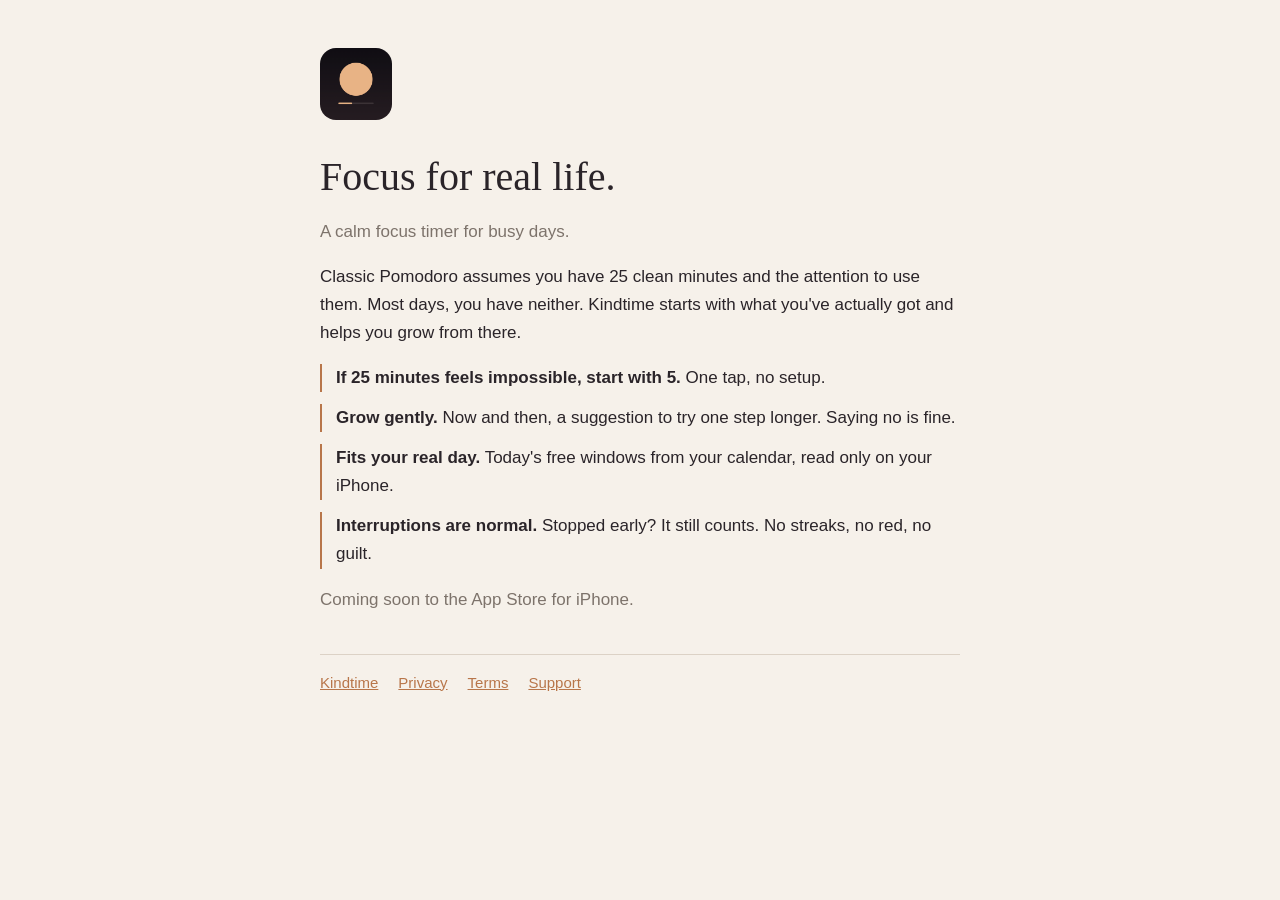
==== index.html @ bce6554a "Kindtime website: home, privacy, terms, support Co-Authored-By: Claude Opus 5.5 <noreply@anthropic.c" ====
<!doctype html><html lang="en-GB"><head><meta charset="utf-8"><meta name="viewport" content="width=device-width,initial-scale=1">
<title>Kindtime: focus for real life</title><link rel="stylesheet" href="style.css?v=1"><link rel="icon" href="images/icon.png"></head><body><main>
<img class="icon" src="images/icon.png" alt="Kindtime icon">
<h1>Focus for real life.</h1>
<p class="muted">A calm focus timer for busy days.</p>
<p>Classic Pomodoro assumes you have 25 clean minutes and the attention to use them. Most days, you have neither. Kindtime starts with what you've actually got and helps you grow from there.</p>
<div class="rule"><strong>If 25 minutes feels impossible, start with 5.</strong> One tap, no setup.</div>
<div class="rule"><strong>Grow gently.</strong> Now and then, a suggestion to try one step longer. Saying no is fine.</div>
<div class="rule"><strong>Fits your real day.</strong> Today's free windows from your calendar, read only on your iPhone.</div>
<div class="rule"><strong>Interruptions are normal.</strong> Stopped early? It still counts. No streaks, no red, no guilt.</div>
<p class="muted">Coming soon to the App Store for iPhone.</p>
<nav><a href="index.html">Kindtime</a><a href="privacy.html">Privacy</a><a href="terms.html">Terms</a><a href="support.html">Support</a></nav>
</main></body></html>
---- style.css ----
:root { --bg:#F6F1EA; --text:#2A2429; --muted:#7D736B; --accent:#B8764A; --line:#DCD2C6; }
@media (prefers-color-scheme: dark) { :root { --bg:#17151A; --text:#EDE6DD; --muted:#9A9189; --accent:#E7B184; --line:#3A3438; } }
* { box-sizing:border-box; }
body { margin:0; background:var(--bg); color:var(--text); font:17px/1.65 -apple-system,BlinkMacSystemFont,"Helvetica Neue",sans-serif; }
main { max-width:680px; margin:0 auto; padding:48px 20px 80px; }
h1,h2 { font-family:"New York",ui-serif,Georgia,serif; font-weight:400; line-height:1.2; }
h1 { font-size:40px; margin:24px 0 8px; } h2 { font-size:24px; margin:36px 0 8px; }
p,li { color:var(--text); } .muted { color:var(--muted); }
a { color:var(--accent); }
.icon { width:72px; height:72px; border-radius:16px; }
.rule { border-left:2px solid var(--accent); padding-left:14px; margin:12px 0; }
nav { display:flex; gap:20px; font-size:15px; margin-top:40px; padding-top:16px; border-top:1px solid var(--line); }
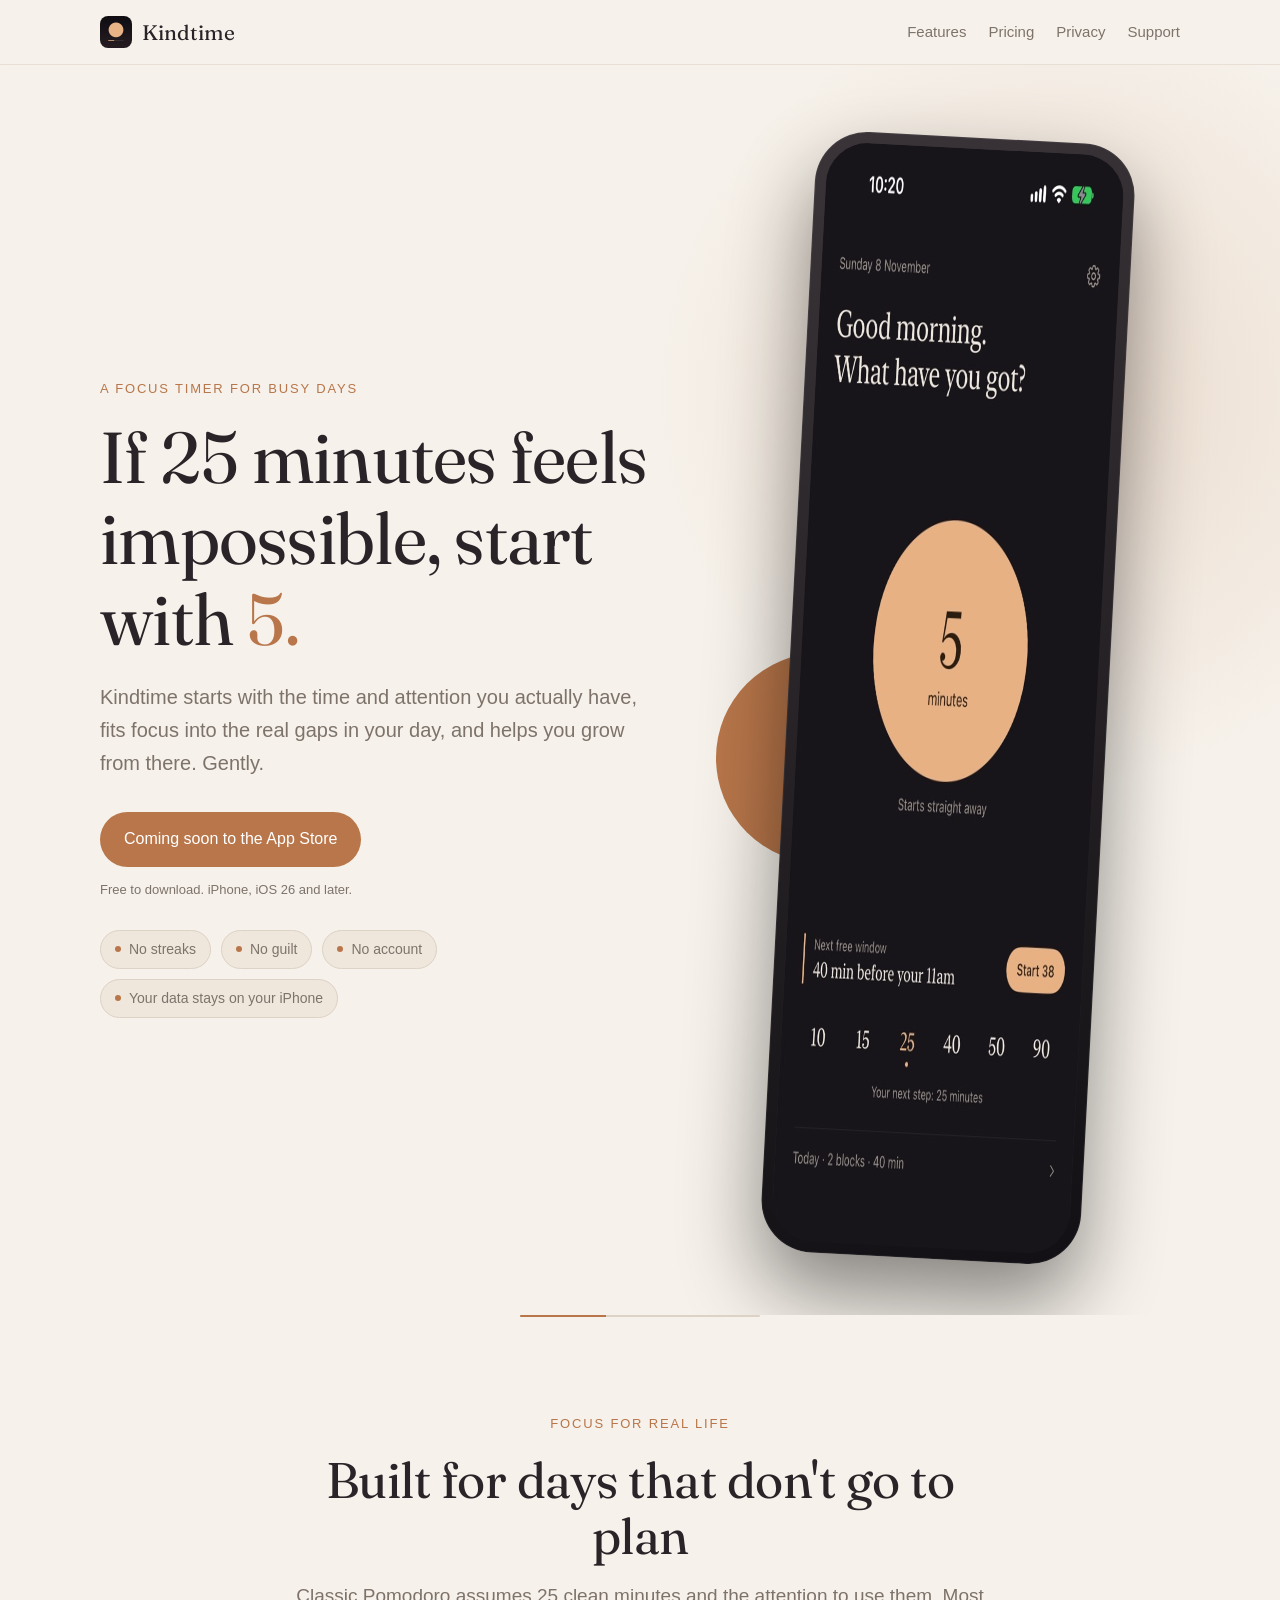
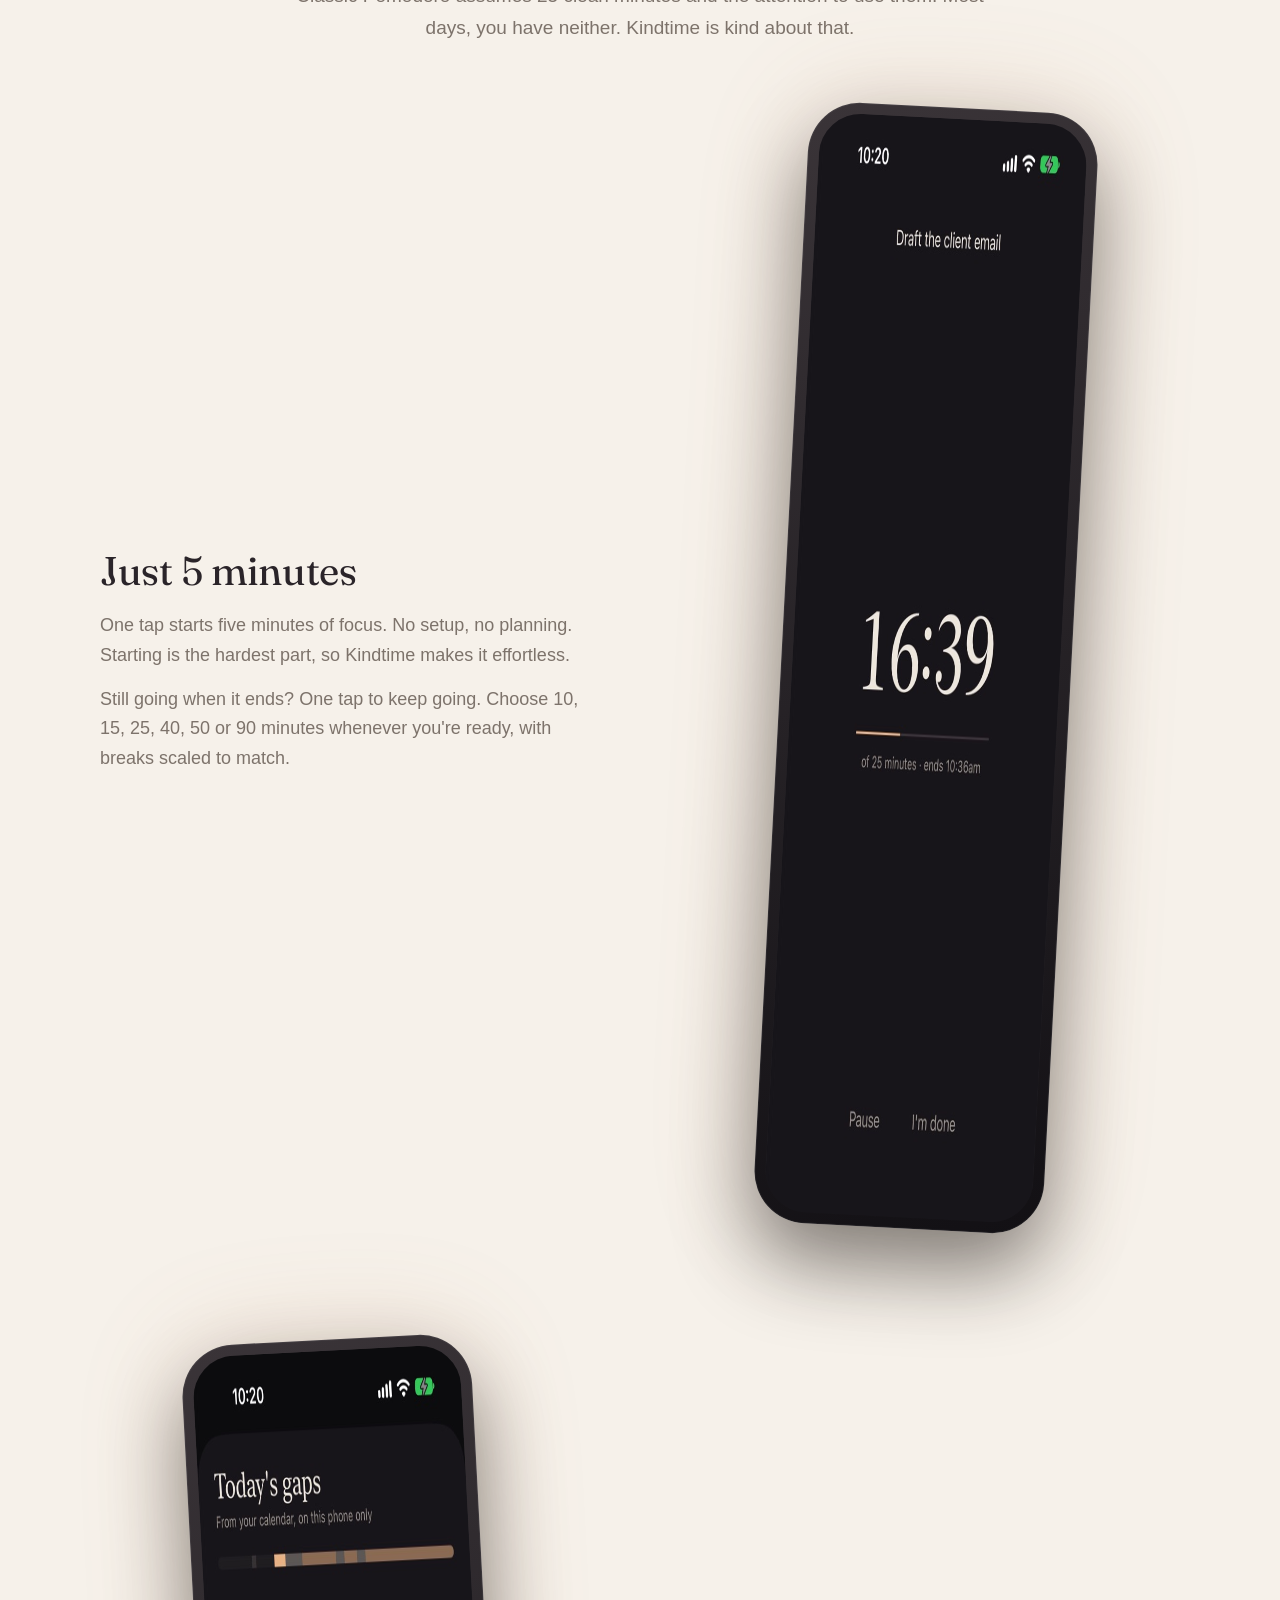
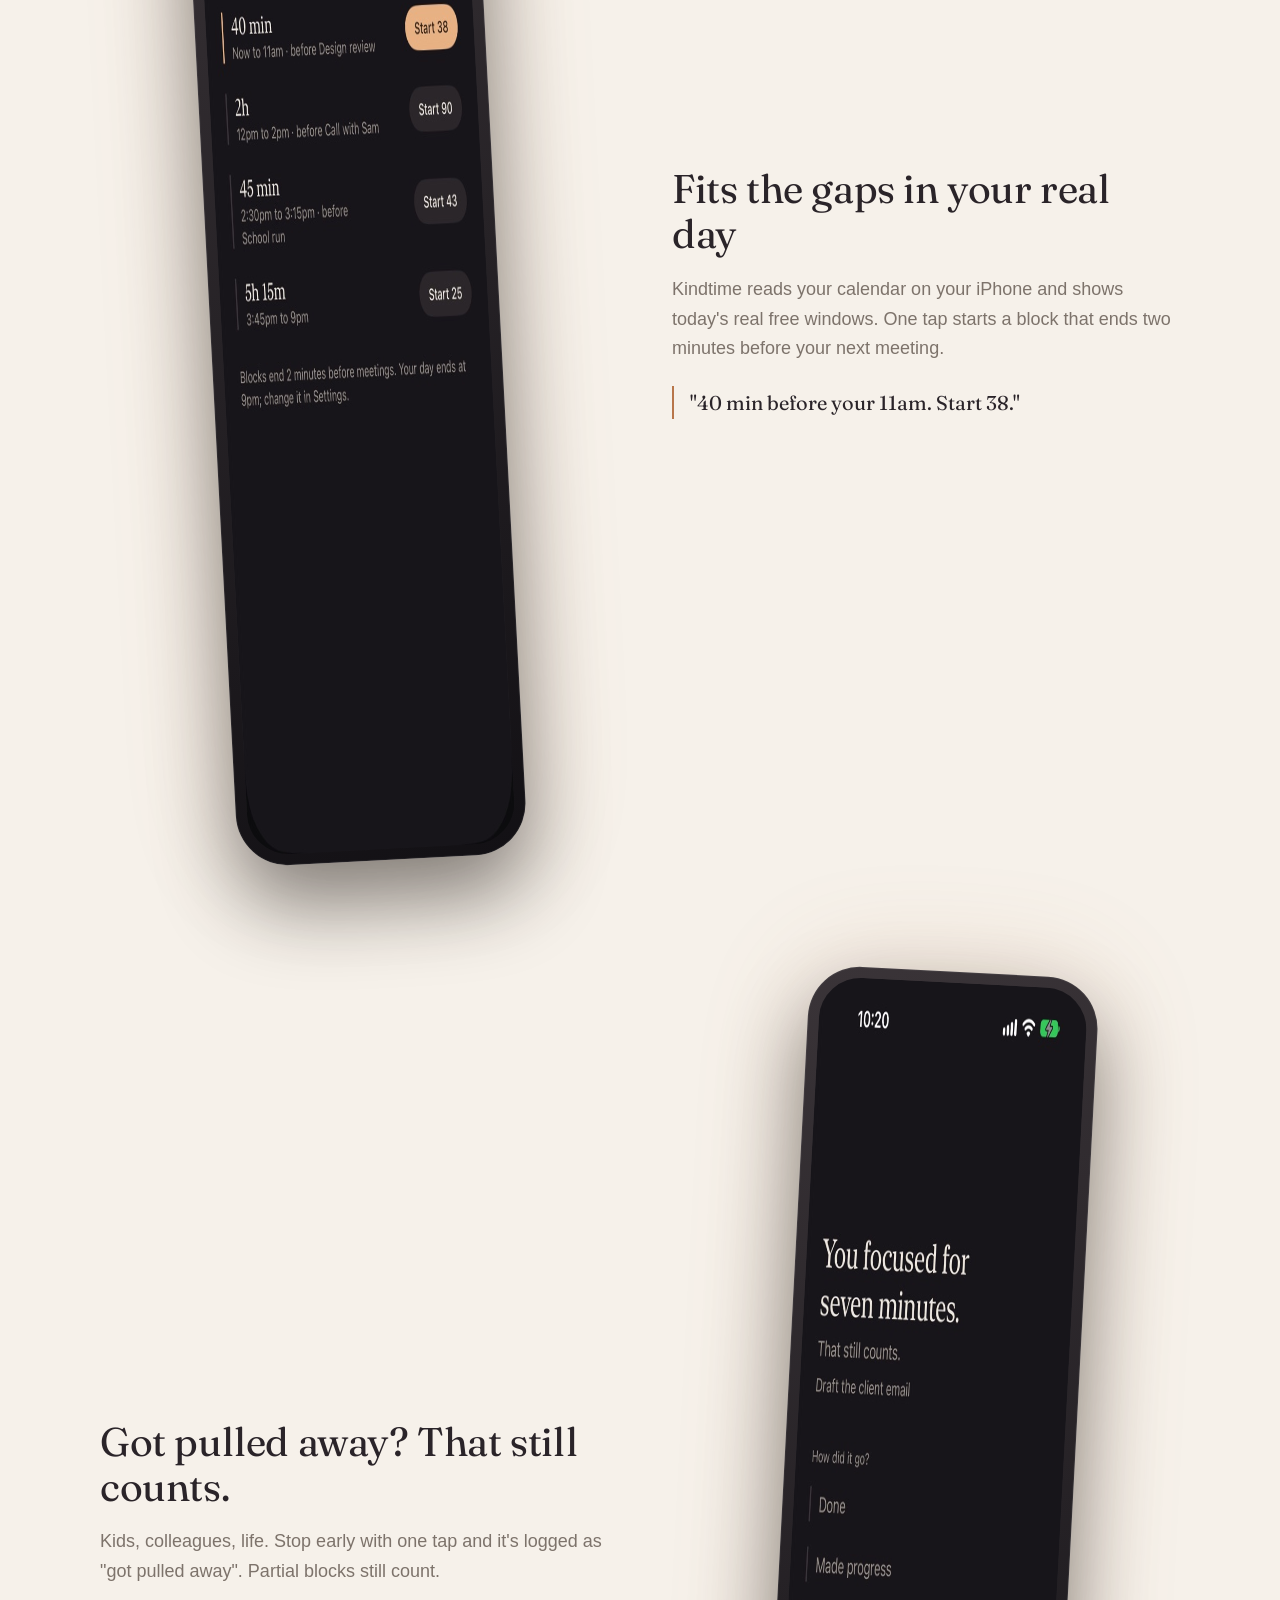
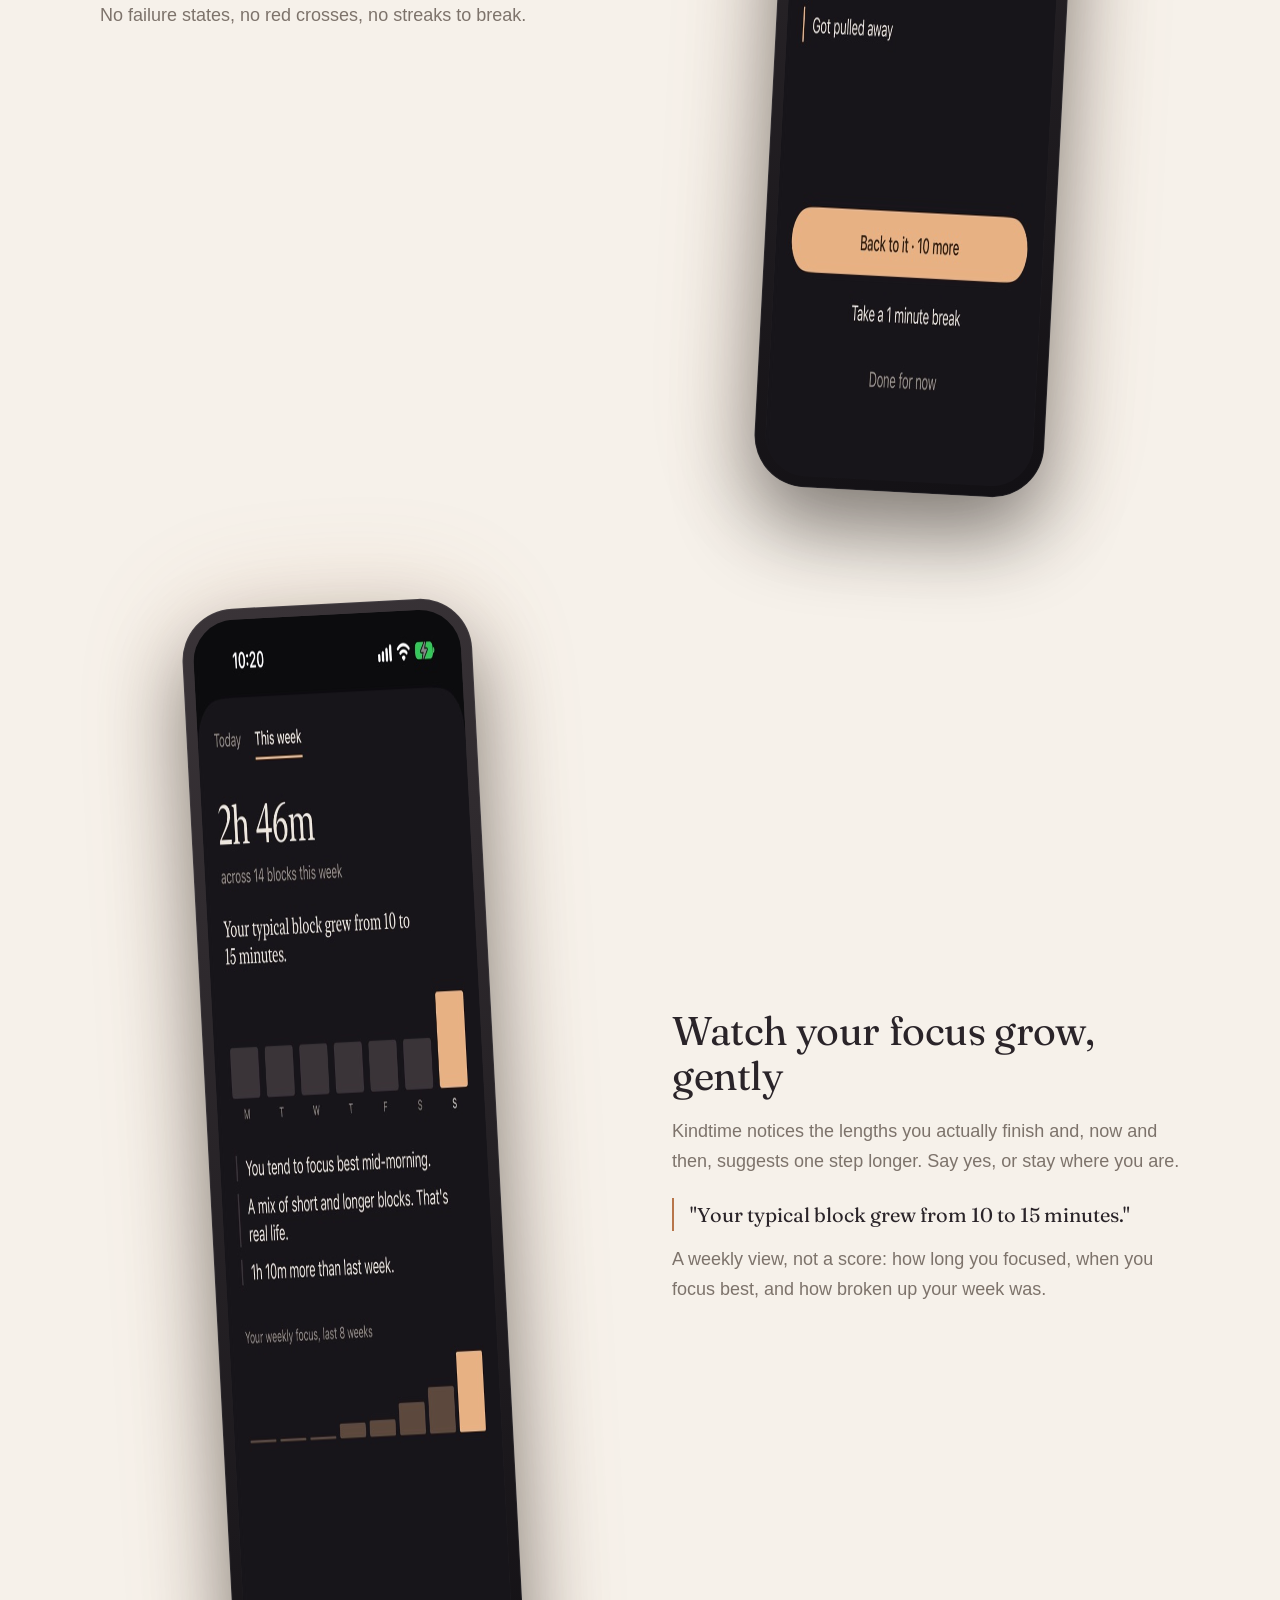
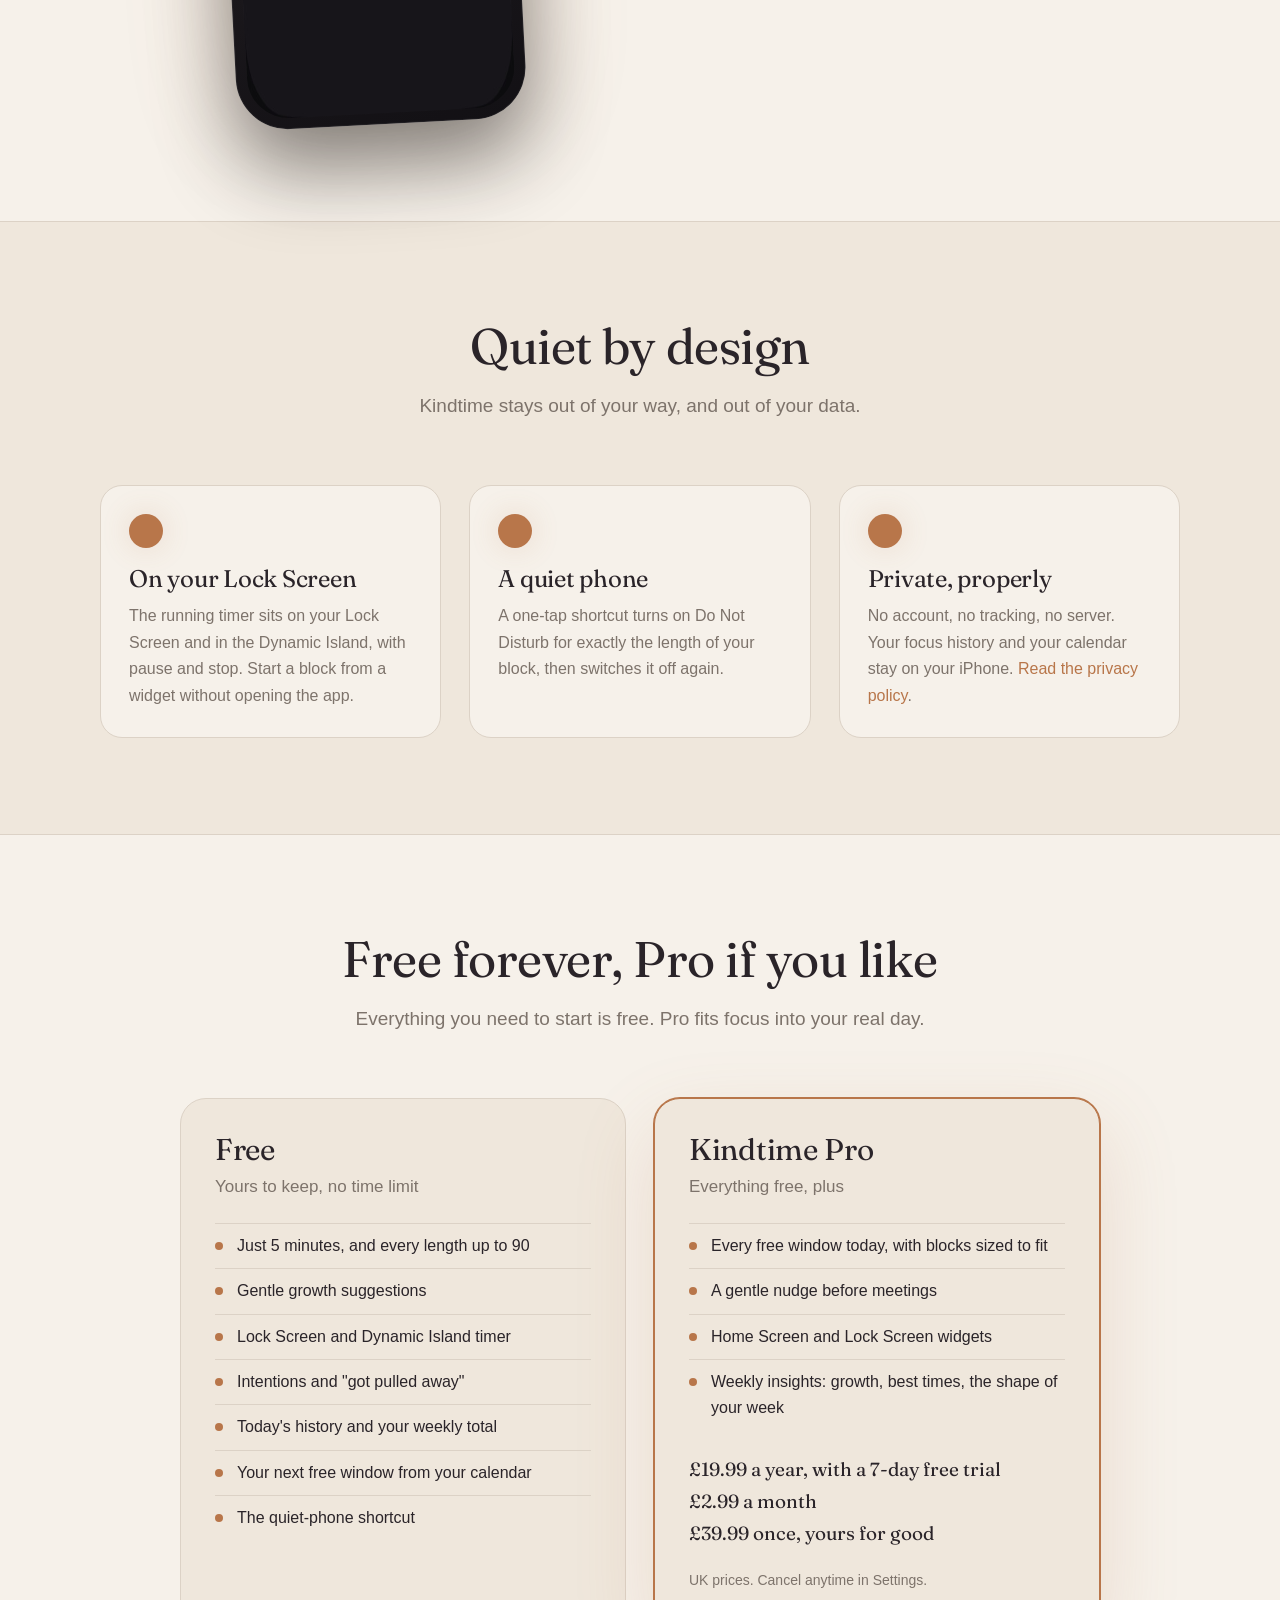
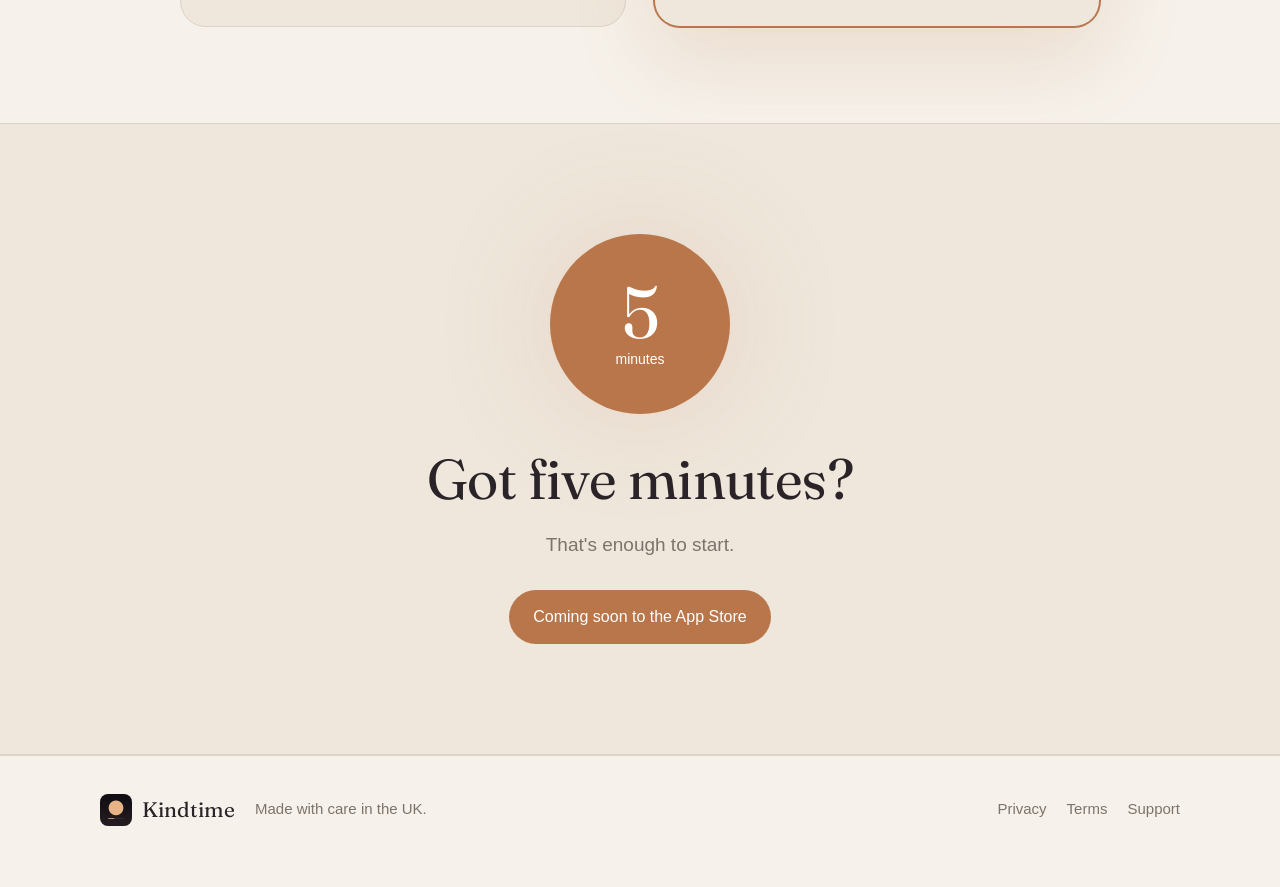
==== commit c5a569e8: "Redesign: Dusk hero, phone screenshots, features, pricing Co-Authored-By: Claude Opus 5.5 <noreply@a" ====
--- a/index.html
+++ b/index.html
@@ -1,13 +1,182 @@
-<!doctype html><html lang="en-GB"><head><meta charset="utf-8"><meta name="viewport" content="width=device-width,initial-scale=1">
-<title>Kindtime: focus for real life</title><link rel="stylesheet" href="style.css?v=1"><link rel="icon" href="images/icon.png"></head><body><main>
-<img class="icon" src="images/icon.png" alt="Kindtime icon">
-<h1>Focus for real life.</h1>
-<p class="muted">A calm focus timer for busy days.</p>
-<p>Classic Pomodoro assumes you have 25 clean minutes and the attention to use them. Most days, you have neither. Kindtime starts with what you've actually got and helps you grow from there.</p>
-<div class="rule"><strong>If 25 minutes feels impossible, start with 5.</strong> One tap, no setup.</div>
-<div class="rule"><strong>Grow gently.</strong> Now and then, a suggestion to try one step longer. Saying no is fine.</div>
-<div class="rule"><strong>Fits your real day.</strong> Today's free windows from your calendar, read only on your iPhone.</div>
-<div class="rule"><strong>Interruptions are normal.</strong> Stopped early? It still counts. No streaks, no red, no guilt.</div>
-<p class="muted">Coming soon to the App Store for iPhone.</p>
-<nav><a href="index.html">Kindtime</a><a href="privacy.html">Privacy</a><a href="terms.html">Terms</a><a href="support.html">Support</a></nav>
-</main></body></html>
+<!doctype html>
+<html lang="en-GB">
+<head>
+<meta charset="utf-8">
+<meta name="viewport" content="width=device-width,initial-scale=1">
+<title>Kindtime: focus for real life</title>
+<meta name="description" content="Kindtime is a calm focus timer for busy days. If 25 minutes feels impossible, start with 5. Fits the gaps in your real calendar. No streaks, no guilt.">
+<meta property="og:title" content="Kindtime: focus for real life">
+<meta property="og:description" content="If 25 minutes feels impossible, start with 5. A calm focus timer for busy days.">
+<meta property="og:image" content="https://sitexuk.github.io/kindtime-site/images/screen-1-home.jpg">
+<meta name="theme-color" content="#17151A">
+<script>document.documentElement.classList.add('js');</script>
+<link rel="preconnect" href="https://fonts.googleapis.com">
+<link rel="stylesheet" href="https://fonts.googleapis.com/css2?family=Fraunces:opsz,wght@9..144,400&display=swap">
+<link rel="stylesheet" href="style.css?v=2">
+<link rel="icon" href="images/icon.png">
+</head>
+<body>
+
+<header class="nav">
+  <div class="wrap">
+    <a class="brand" href="index.html"><img src="images/icon.png" alt="">Kindtime</a>
+    <nav class="nav-links">
+      <a href="#features">Features</a>
+      <a href="#pricing">Pricing</a>
+      <a href="privacy.html">Privacy</a>
+      <a class="keep" href="support.html">Support</a>
+    </nav>
+  </div>
+</header>
+
+<section class="hero">
+  <div class="wrap">
+    <div>
+      <div class="eyebrow">A focus timer for busy days</div>
+      <h1>If 25 minutes feels impossible, start with&nbsp;<em>5.</em></h1>
+      <p class="lede">Kindtime starts with the time and attention you actually have, fits focus into the real gaps in your day, and helps you grow from there. Gently.</p>
+      <a class="pill pill-accent" href="#pricing">Coming soon to the App Store</a>
+      <p class="soon">Free to download. iPhone, iOS&nbsp;26 and later.</p>
+      <div class="chips">
+        <span class="chip">No streaks</span>
+        <span class="chip">No guilt</span>
+        <span class="chip">No account</span>
+        <span class="chip">Your data stays on your iPhone</span>
+      </div>
+    </div>
+    <div class="stage">
+      <div class="sun" aria-hidden="true"></div>
+      <div class="phone tilt-r"><img src="images/screen-1-home.jpg" alt="Kindtime home screen with a large 5 minutes button and the next free window: 40 minutes before your 11am" width="506" height="1100"></div>
+    </div>
+  </div>
+</section>
+
+<div class="hairline" aria-hidden="true"><span></span></div>
+
+<section class="section" id="features">
+  <div class="wrap">
+    <div class="section-title reveal">
+      <div class="eyebrow">Focus for real life</div>
+      <h2>Built for days that don't go to plan</h2>
+      <p>Classic Pomodoro assumes 25 clean minutes and the attention to use them. Most days, you have neither. Kindtime is kind about that.</p>
+    </div>
+
+    <div class="feature reveal">
+      <div class="copy">
+        <h3>Just 5 minutes</h3>
+        <p>One tap starts five minutes of focus. No setup, no planning. Starting is the hardest part, so Kindtime makes it effortless.</p>
+        <p>Still going when it ends? One tap to keep going. Choose 10, 15, 25, 40, 50 or 90 minutes whenever you're ready, with breaks scaled to match.</p>
+      </div>
+      <div class="phone tilt-r"><img src="images/screen-5-timer.jpg" alt="The running timer: 16:39 left, with the intention Draft the client email" loading="lazy" width="506" height="1100"></div>
+    </div>
+
+    <div class="feature flip reveal">
+      <div class="copy">
+        <h3>Fits the gaps in your real day</h3>
+        <p>Kindtime reads your calendar on your iPhone and shows today's real free windows. One tap starts a block that ends two minutes before your next meeting.</p>
+        <p class="quote">"40 min before your 11am. Start 38."</p>
+      </div>
+      <div class="phone tilt-l"><img src="images/screen-2-gaps.jpg" alt="Today's gaps: 40 minutes before Design review, 2 hours before a call, 45 minutes before the school run" loading="lazy" width="506" height="1100"></div>
+    </div>
+
+    <div class="feature reveal">
+      <div class="copy">
+        <h3>Got pulled away? That still counts.</h3>
+        <p>Kids, colleagues, life. Stop early with one tap and it's logged as "got pulled away". Partial blocks still count.</p>
+        <p>No failure states, no red crosses, no streaks to break.</p>
+      </div>
+      <div class="phone tilt-r"><img src="images/screen-3-pulled.jpg" alt="End of a block: You focused for seven minutes. That still counts." loading="lazy" width="506" height="1100"></div>
+    </div>
+
+    <div class="feature flip reveal">
+      <div class="copy">
+        <h3>Watch your focus grow, gently</h3>
+        <p>Kindtime notices the lengths you actually finish and, now and then, suggests one step longer. Say yes, or stay where you are.</p>
+        <p class="quote">"Your typical block grew from 10 to 15 minutes."</p>
+        <p>A weekly view, not a score: how long you focused, when you focus best, and how broken up your week was.</p>
+      </div>
+      <div class="phone tilt-l"><img src="images/screen-4-week.jpg" alt="This week: 2 hours 46 minutes across 14 blocks, with your typical block growing from 10 to 15 minutes" loading="lazy" width="506" height="1100"></div>
+    </div>
+  </div>
+</section>
+
+<section class="section band">
+  <div class="wrap">
+    <div class="section-title reveal">
+      <h2>Quiet by design</h2>
+      <p>Kindtime stays out of your way, and out of your data.</p>
+    </div>
+    <div class="grid3">
+      <div class="card reveal"><div class="dot"></div><h3>On your Lock Screen</h3><p>The running timer sits on your Lock Screen and in the Dynamic Island, with pause and stop. Start a block from a widget without opening the app.</p></div>
+      <div class="card reveal"><div class="dot"></div><h3>A quiet phone</h3><p>A one-tap shortcut turns on Do Not Disturb for exactly the length of your block, then switches it off again.</p></div>
+      <div class="card reveal"><div class="dot"></div><h3>Private, properly</h3><p>No account, no tracking, no server. Your focus history and your calendar stay on your iPhone. <a href="privacy.html">Read the privacy policy</a>.</p></div>
+    </div>
+  </div>
+</section>
+
+<section class="section" id="pricing">
+  <div class="wrap">
+    <div class="section-title reveal">
+      <h2>Free forever, Pro if you like</h2>
+      <p>Everything you need to start is free. Pro fits focus into your real day.</p>
+    </div>
+    <div class="prices">
+      <div class="price reveal">
+        <h3>Free</h3>
+        <p class="tag">Yours to keep, no time limit</p>
+        <ul>
+          <li>Just 5 minutes, and every length up to 90</li>
+          <li>Gentle growth suggestions</li>
+          <li>Lock Screen and Dynamic Island timer</li>
+          <li>Intentions and "got pulled away"</li>
+          <li>Today's history and your weekly total</li>
+          <li>Your next free window from your calendar</li>
+          <li>The quiet-phone shortcut</li>
+        </ul>
+      </div>
+      <div class="price pro reveal">
+        <h3>Kindtime Pro</h3>
+        <p class="tag">Everything free, plus</p>
+        <ul>
+          <li>Every free window today, with blocks sized to fit</li>
+          <li>A gentle nudge before meetings</li>
+          <li>Home Screen and Lock Screen widgets</li>
+          <li>Weekly insights: growth, best times, the shape of your week</li>
+        </ul>
+        <p class="plans">£19.99 a year, with a 7-day free trial<br>£2.99 a month<br>£39.99 once, yours for good</p>
+        <p class="muted" style="font-size:14px;margin:10px 0 0">UK prices. Cancel anytime in Settings.</p>
+      </div>
+    </div>
+  </div>
+</section>
+
+<section class="cta band">
+  <div class="wrap reveal">
+    <div class="five" aria-hidden="true"><b>5</b><span>minutes</span></div>
+    <h2>Got five minutes?</h2>
+    <p>That's enough to start.</p>
+    <a class="pill pill-accent" href="#pricing">Coming soon to the App Store</a>
+  </div>
+</section>
+
+<footer>
+  <div class="wrap">
+    <a class="brand" href="index.html"><img src="images/icon.png" alt="">Kindtime</a>
+    <span>Made with care in the UK.</span>
+    <nav><a href="privacy.html">Privacy</a><a href="terms.html">Terms</a><a href="support.html">Support</a></nav>
+  </div>
+</footer>
+
+<script>
+  // Fade sections in as they scroll into view.
+  (function () {
+    var els = document.querySelectorAll('.reveal');
+    if (!('IntersectionObserver' in window)) { els.forEach(function (e) { e.classList.add('in'); }); return; }
+    var io = new IntersectionObserver(function (entries) {
+      entries.forEach(function (e) { if (e.isIntersecting) { e.target.classList.add('in'); io.unobserve(e.target); } });
+    }, { threshold: 0.12 });
+    els.forEach(function (e) { io.observe(e); });
+  })();
+</script>
+</body>
+</html>
--- a/style.css
+++ b/style.css
@@ -1,12 +1,150 @@
-:root { --bg:#F6F1EA; --text:#2A2429; --muted:#7D736B; --accent:#B8764A; --line:#DCD2C6; }
-@media (prefers-color-scheme: dark) { :root { --bg:#17151A; --text:#EDE6DD; --muted:#9A9189; --accent:#E7B184; --line:#3A3438; } }
-* { box-sizing:border-box; }
-body { margin:0; background:var(--bg); color:var(--text); font:17px/1.65 -apple-system,BlinkMacSystemFont,"Helvetica Neue",sans-serif; }
-main { max-width:680px; margin:0 auto; padding:48px 20px 80px; }
-h1,h2 { font-family:"New York",ui-serif,Georgia,serif; font-weight:400; line-height:1.2; }
-h1 { font-size:40px; margin:24px 0 8px; } h2 { font-size:24px; margin:36px 0 8px; }
-p,li { color:var(--text); } .muted { color:var(--muted); }
-a { color:var(--accent); }
-.icon { width:72px; height:72px; border-radius:16px; }
-.rule { border-left:2px solid var(--accent); padding-left:14px; margin:12px 0; }
-nav { display:flex; gap:20px; font-size:15px; margin-top:40px; padding-top:16px; border-top:1px solid var(--line); }
+/* Kindtime website, Dusk palette. Dark first, warm cream in light mode. */
+:root {
+  --bg: #17151A; --bg-2: #1E1B20; --raised: #2A2629; --line: #3A3438;
+  --text: #EDE6DD; --muted: #9A9189; --accent: #E7B184; --accent-deep: #C98E5E;
+  --on-accent: #2A1D12; --glow: rgba(231, 177, 132, .22);
+  --serif: "New York", "Fraunces", ui-serif, Georgia, serif;
+  --sans: -apple-system, BlinkMacSystemFont, "Inter", "Helvetica Neue", sans-serif;
+}
+@media (prefers-color-scheme: light) {
+  :root {
+    --bg: #F6F1EA; --bg-2: #EFE7DC; --raised: #E8DED1; --line: #DCD2C6;
+    --text: #2A2429; --muted: #7D736B; --accent: #B8764A; --accent-deep: #9C6038;
+    --on-accent: #FFFFFF; --glow: rgba(184, 118, 74, .18);
+  }
+}
+* { box-sizing: border-box; }
+html { scroll-behavior: smooth; }
+body { margin: 0; background: var(--bg); color: var(--text); font: 17px/1.65 var(--sans); -webkit-font-smoothing: antialiased; overflow-x: hidden; }
+img { max-width: 100%; display: block; }
+a { color: var(--accent); text-decoration: none; }
+a:hover { text-decoration: underline; }
+.wrap { max-width: 1120px; margin: 0 auto; padding: 0 20px; }
+h1, h2, h3 { font-family: var(--serif); font-weight: 400; line-height: 1.12; margin: 0; letter-spacing: -.01em; }
+.muted { color: var(--muted); }
+.eyebrow { font-size: 13px; letter-spacing: .14em; text-transform: uppercase; color: var(--accent); margin-bottom: 18px; }
+
+/* Nav */
+.nav { position: sticky; top: 0; z-index: 10; backdrop-filter: blur(14px); -webkit-backdrop-filter: blur(14px);
+       background: color-mix(in srgb, var(--bg) 78%, transparent); border-bottom: 1px solid color-mix(in srgb, var(--line) 60%, transparent); }
+.nav .wrap { display: flex; align-items: center; gap: 24px; height: 64px; }
+.brand { display: flex; align-items: center; gap: 10px; color: var(--text); font-family: var(--serif); font-size: 21px; }
+.brand:hover { text-decoration: none; }
+.brand img { width: 32px; height: 32px; border-radius: 8px; }
+.nav-links { margin-left: auto; display: flex; gap: 22px; font-size: 15px; }
+.nav-links a { color: var(--muted); }
+.nav-links a:hover { color: var(--text); text-decoration: none; }
+
+/* Buttons */
+.pill { display: inline-flex; align-items: center; gap: 10px; padding: 14px 24px; border-radius: 999px; font-weight: 500; font-size: 16px; }
+.pill-accent { background: var(--accent); color: var(--on-accent); }
+.pill-ghost { border: 1px solid var(--line); color: var(--text); }
+.pill:hover { text-decoration: none; filter: brightness(1.05); }
+.soon { font-size: 13px; color: var(--muted); margin-top: 12px; }
+
+/* Hero */
+.hero { position: relative; overflow: hidden; padding: 72px 0 56px; }
+.hero::before { content: ""; position: absolute; width: 900px; height: 900px; right: -220px; top: -120px;
+                background: radial-gradient(circle, var(--glow) 0%, transparent 62%); pointer-events: none; }
+.hero .wrap { display: grid; grid-template-columns: 1.1fr .9fr; gap: 48px; align-items: center; position: relative; }
+.hero h1 { font-size: clamp(42px, 6vw, 72px); }
+.hero h1 em { font-style: normal; color: var(--accent); }
+.hero p.lede { font-size: 20px; color: var(--muted); max-width: 30em; margin: 22px 0 32px; }
+.chips { display: flex; flex-wrap: wrap; gap: 10px; margin-top: 30px; }
+.chip { font-size: 14px; padding: 7px 14px; border-radius: 999px; background: var(--bg-2); border: 1px solid var(--line); color: var(--muted); }
+.chip::before { content: ""; display: inline-block; width: 6px; height: 6px; border-radius: 50%; background: var(--accent); margin-right: 8px; vertical-align: 2px; }
+.stage { position: relative; isolation: isolate; }
+
+/* Phone frame */
+.phone { position: relative; width: min(320px, 78vw); margin: 0 auto; border-radius: 52px; padding: 11px;
+         background: linear-gradient(160deg, #3a3438, #121014); box-shadow: 0 40px 80px rgba(0,0,0,.45), 0 0 0 1px rgba(255,255,255,.06) inset; }
+.phone img { border-radius: 42px; }
+.phone.tilt-l { transform: rotate(-3deg); }
+.phone.tilt-r { transform: rotate(3deg); }
+.sun { position: absolute; width: 210px; height: 210px; border-radius: 50%; background: var(--accent); left: 0; top: 46%;
+       z-index: -1; animation: rise 8s ease-in-out infinite alternate; }
+@keyframes rise { from { transform: translateY(14px); } to { transform: translateY(-14px); } }
+
+/* Hairline like the timer */
+.hairline { height: 2px; background: var(--line); border-radius: 2px; overflow: hidden; width: 240px; max-width: 70%; margin: 0 auto; }
+.hairline span { display: block; height: 100%; width: 36%; background: var(--accent); animation: fill 6s ease-in-out infinite alternate; }
+@keyframes fill { from { width: 18%; } to { width: 72%; } }
+
+/* Features */
+.section { padding: 96px 0; }
+.section-title { text-align: center; max-width: 720px; margin: 0 auto 64px; }
+.section-title h2 { font-size: clamp(32px, 4.4vw, 50px); }
+.section-title p { color: var(--muted); font-size: 19px; margin-top: 16px; }
+.feature { display: grid; grid-template-columns: 1fr 1fr; gap: 64px; align-items: center; margin-bottom: 110px; }
+.feature:last-child { margin-bottom: 0; }
+.feature.flip .copy { order: 2; }
+.feature h3 { font-size: clamp(28px, 3.4vw, 40px); margin-bottom: 18px; }
+.feature p { color: var(--muted); font-size: 18px; margin: 0 0 14px; }
+.feature .phone { width: min(290px, 74vw); box-shadow: 0 40px 80px rgba(0,0,0,.45), 0 0 110px var(--glow), 0 0 0 1px rgba(255,255,255,.06) inset; }
+.feature .quote { border-left: 2px solid var(--accent); padding-left: 16px; color: var(--text); font-family: var(--serif); font-size: 20px; margin-top: 22px; }
+
+/* Bands */
+.band { background: var(--bg-2); border-top: 1px solid var(--line); border-bottom: 1px solid var(--line); }
+.grid3 { display: grid; grid-template-columns: repeat(3, 1fr); gap: 28px; }
+.card { padding: 28px; border-radius: 22px; background: var(--bg); border: 1px solid var(--line); }
+.card h3 { font-size: 24px; margin-bottom: 10px; }
+.card p { color: var(--muted); margin: 0; font-size: 16px; }
+.dot { width: 34px; height: 34px; border-radius: 50%; background: var(--accent); margin-bottom: 18px; box-shadow: 0 0 30px var(--glow); }
+
+/* Pricing */
+.prices { display: grid; grid-template-columns: 1fr 1fr; gap: 28px; max-width: 920px; margin: 0 auto; }
+.price { padding: 34px; border-radius: 26px; border: 1px solid var(--line); background: var(--bg-2); }
+.price.pro { border-color: var(--accent); box-shadow: 0 0 0 1px var(--accent), 0 30px 80px var(--glow); }
+.price h3 { font-size: 30px; }
+.price .tag { color: var(--muted); margin: 6px 0 22px; }
+.price ul { list-style: none; padding: 0; margin: 0; }
+.price li { padding: 9px 0 9px 22px; border-top: 1px solid var(--line); position: relative; font-size: 16px; }
+.price li::before { content: ""; position: absolute; left: 0; top: 18px; width: 8px; height: 8px; border-radius: 50%; background: var(--accent); }
+.price .plans { margin-top: 22px; font-family: var(--serif); font-size: 19px; line-height: 1.7; }
+
+/* Final CTA */
+.cta { text-align: center; padding: 110px 0; position: relative; overflow: hidden; }
+.cta .five { width: 180px; height: 180px; border-radius: 50%; background: var(--accent); color: var(--on-accent); margin: 0 auto 34px;
+             display: flex; flex-direction: column; align-items: center; justify-content: center; box-shadow: 0 0 120px var(--glow); }
+.cta .five b { font-family: var(--serif); font-weight: 400; font-size: 72px; line-height: 1; }
+.cta .five span { font-size: 14px; }
+.cta h2 { font-size: clamp(34px, 5vw, 56px); margin-bottom: 18px; }
+.cta p { color: var(--muted); font-size: 19px; margin: 0 0 30px; }
+
+/* Footer */
+footer { border-top: 1px solid var(--line); padding: 36px 0 60px; font-size: 15px; color: var(--muted); }
+footer .wrap { display: flex; flex-wrap: wrap; gap: 20px; align-items: center; }
+footer nav { display: flex; gap: 20px; margin-left: auto; }
+footer a { color: var(--muted); }
+
+/* Text pages (privacy, terms, support) */
+.page { max-width: 720px; margin: 0 auto; padding: 64px 20px 96px; }
+.page h1 { font-size: clamp(40px, 6vw, 56px); margin-bottom: 10px; }
+.page h2 { font-size: 26px; margin: 44px 0 10px; }
+.page p, .page li { color: var(--text); }
+.page .updated { color: var(--muted); margin-bottom: 30px; }
+.page .lead { font-size: 20px; border-left: 2px solid var(--accent); padding-left: 18px; }
+.faq { border-top: 1px solid var(--line); padding: 20px 0; }
+.faq h3 { font-size: 22px; margin-bottom: 8px; }
+.faq p { margin: 0; color: var(--muted); }
+
+/* Gentle reveal on scroll */
+.js .reveal { opacity: 0; transform: translateY(18px); transition: opacity .8s ease, transform .8s ease; }
+.js .reveal.in { opacity: 1; transform: none; }
+@media (prefers-reduced-motion: reduce) {
+  .js .reveal { opacity: 1; transform: none; transition: none; }
+  .sun, .hairline span { animation: none; }
+}
+
+/* Phone width */
+@media (max-width: 820px) {
+  .hero { padding-top: 40px; }
+  .hero .wrap, .feature, .prices, .grid3 { grid-template-columns: 1fr; }
+  .feature { gap: 36px; margin-bottom: 80px; }
+  .feature.flip .copy { order: 0; }
+  .nav-links a:not(.keep) { display: none; }
+  .section { padding: 72px 0; }
+  .phone.tilt-l, .phone.tilt-r { transform: none; }
+  .sun { width: 140px; height: 140px; left: 2%; top: 50%; }
+  footer nav { margin-left: 0; }
+}
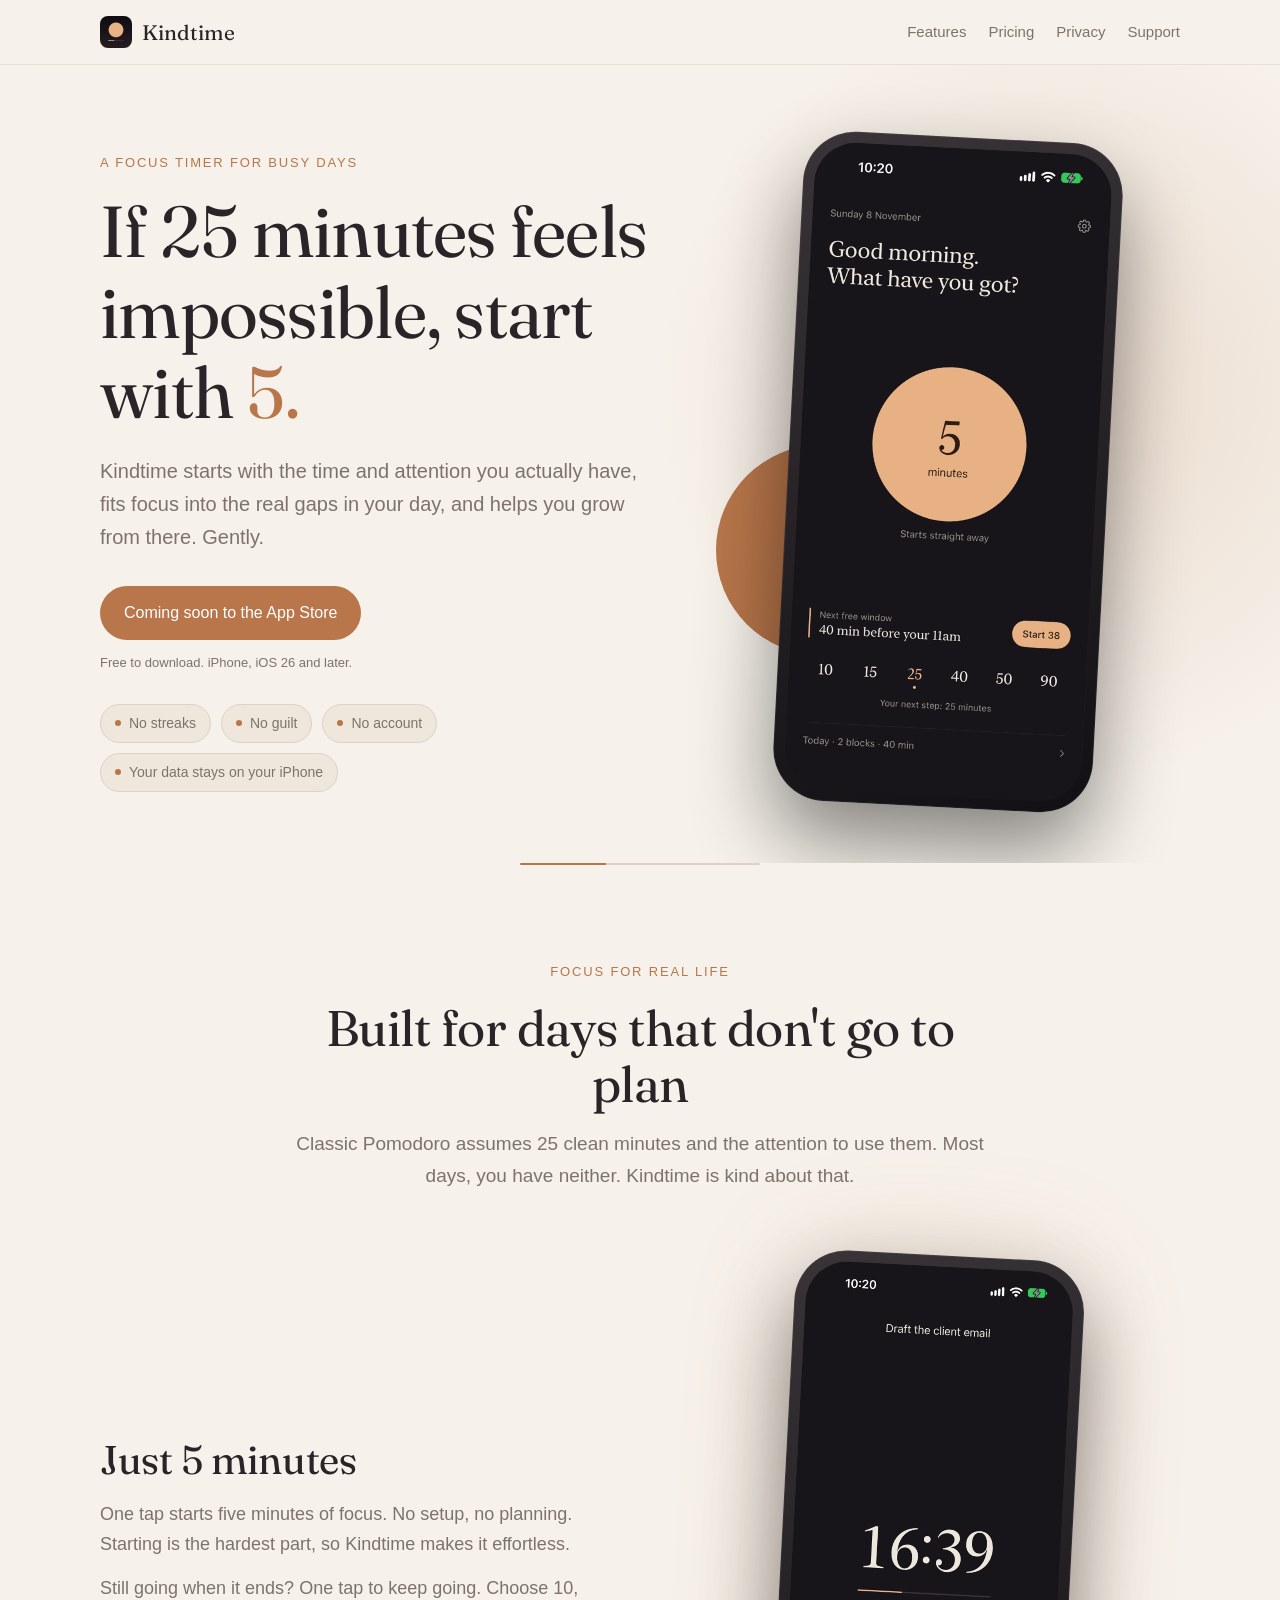
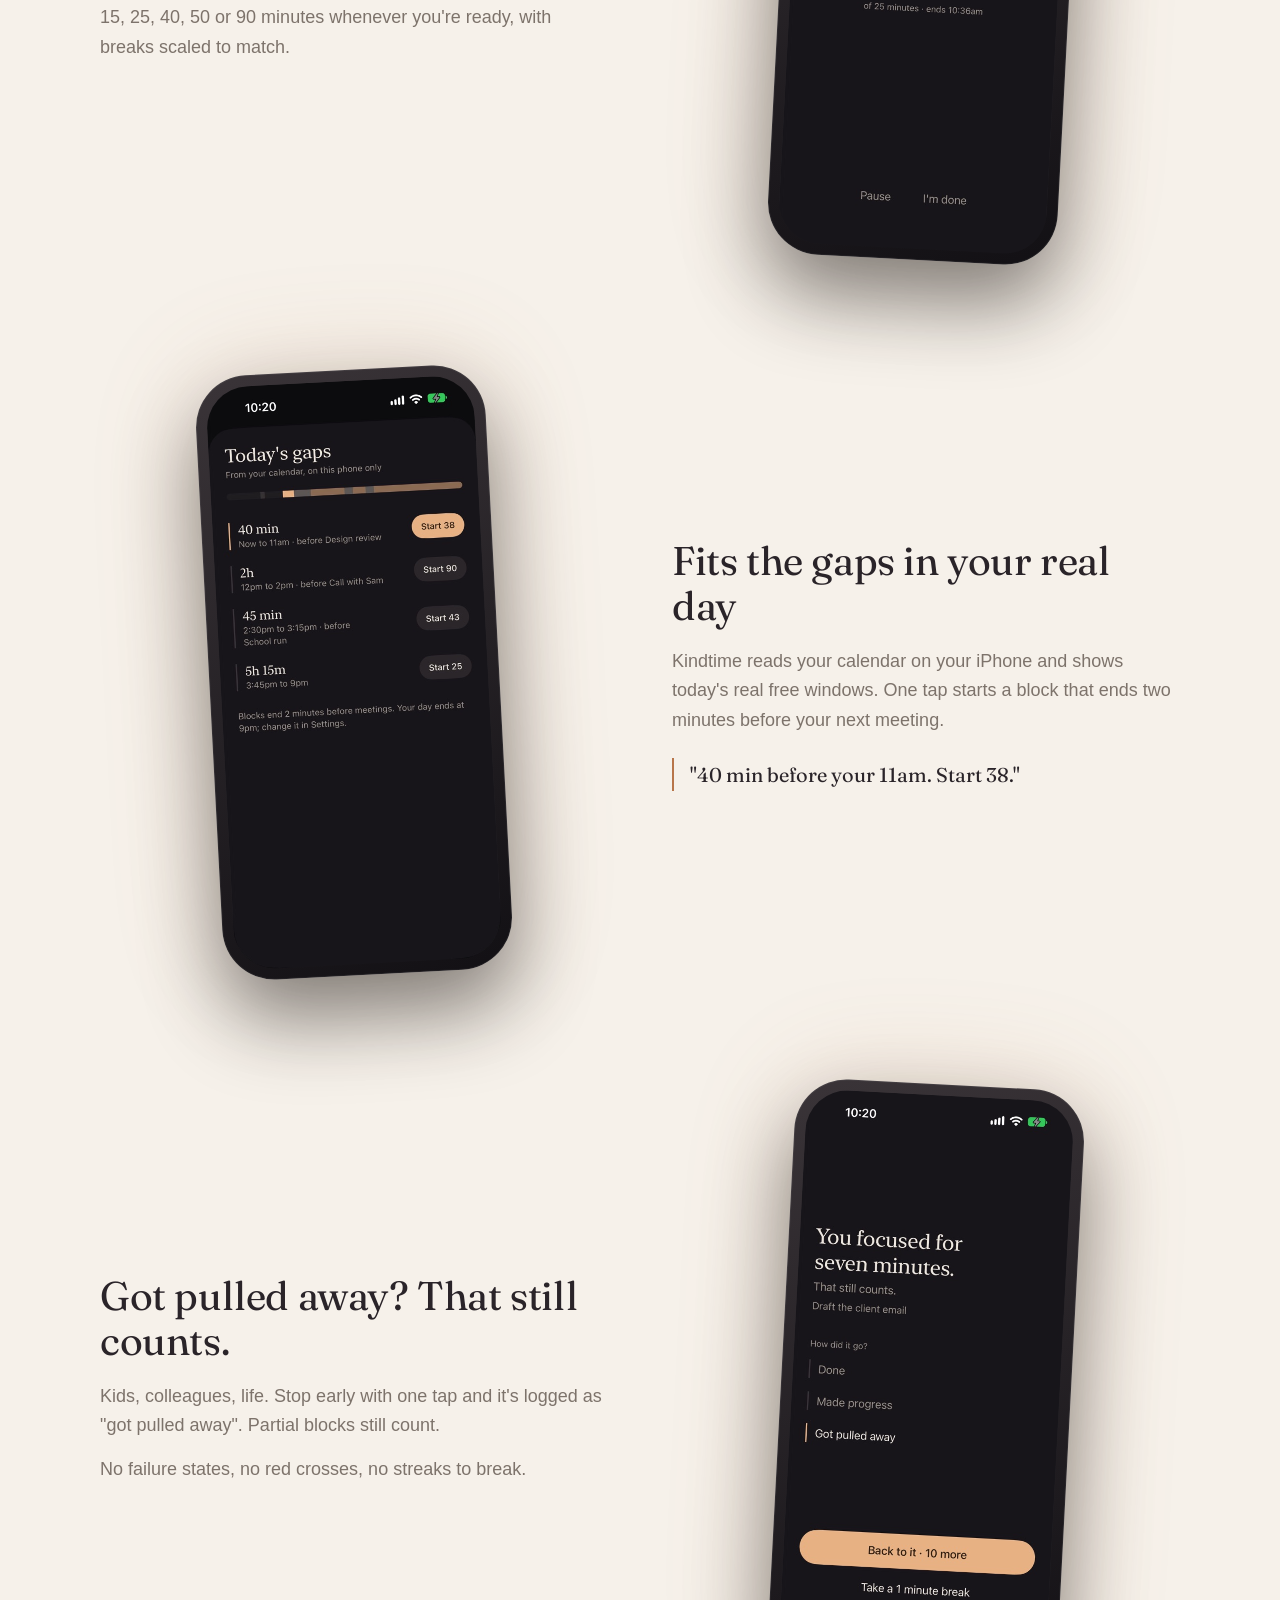
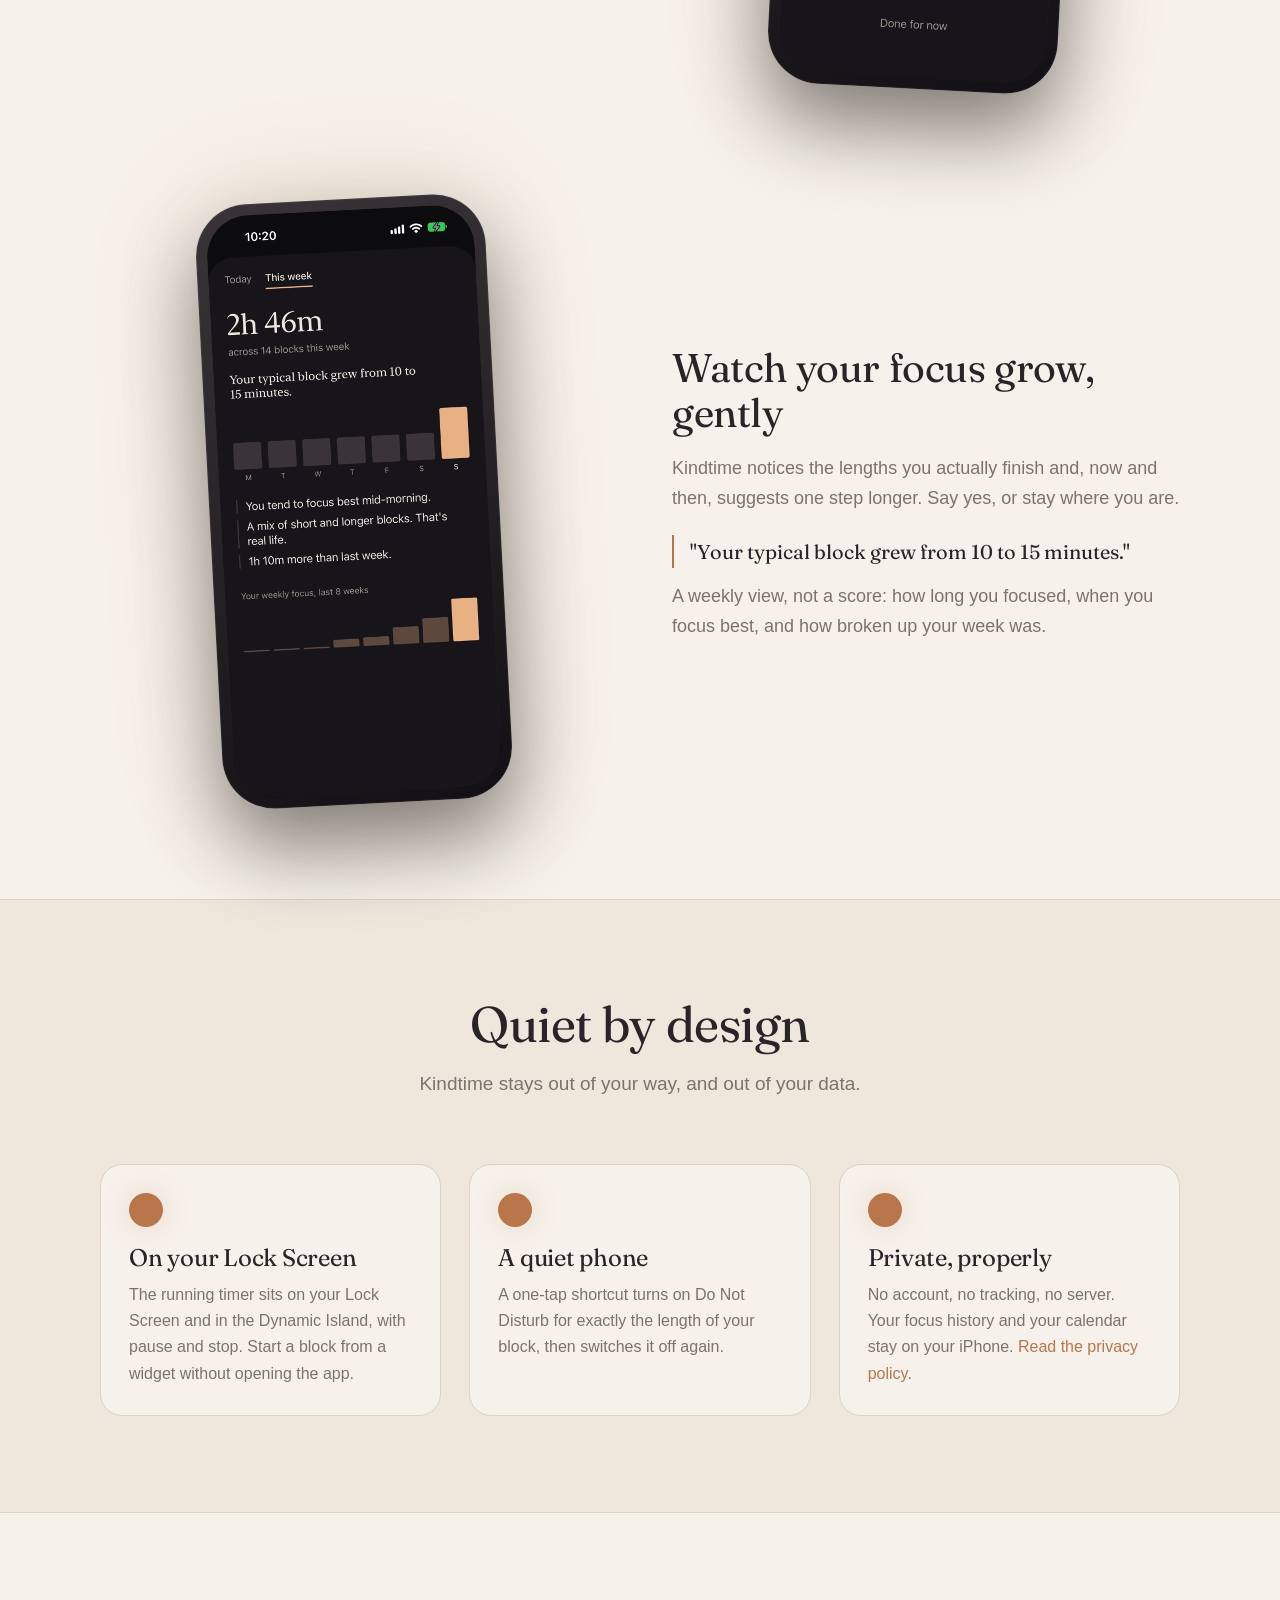
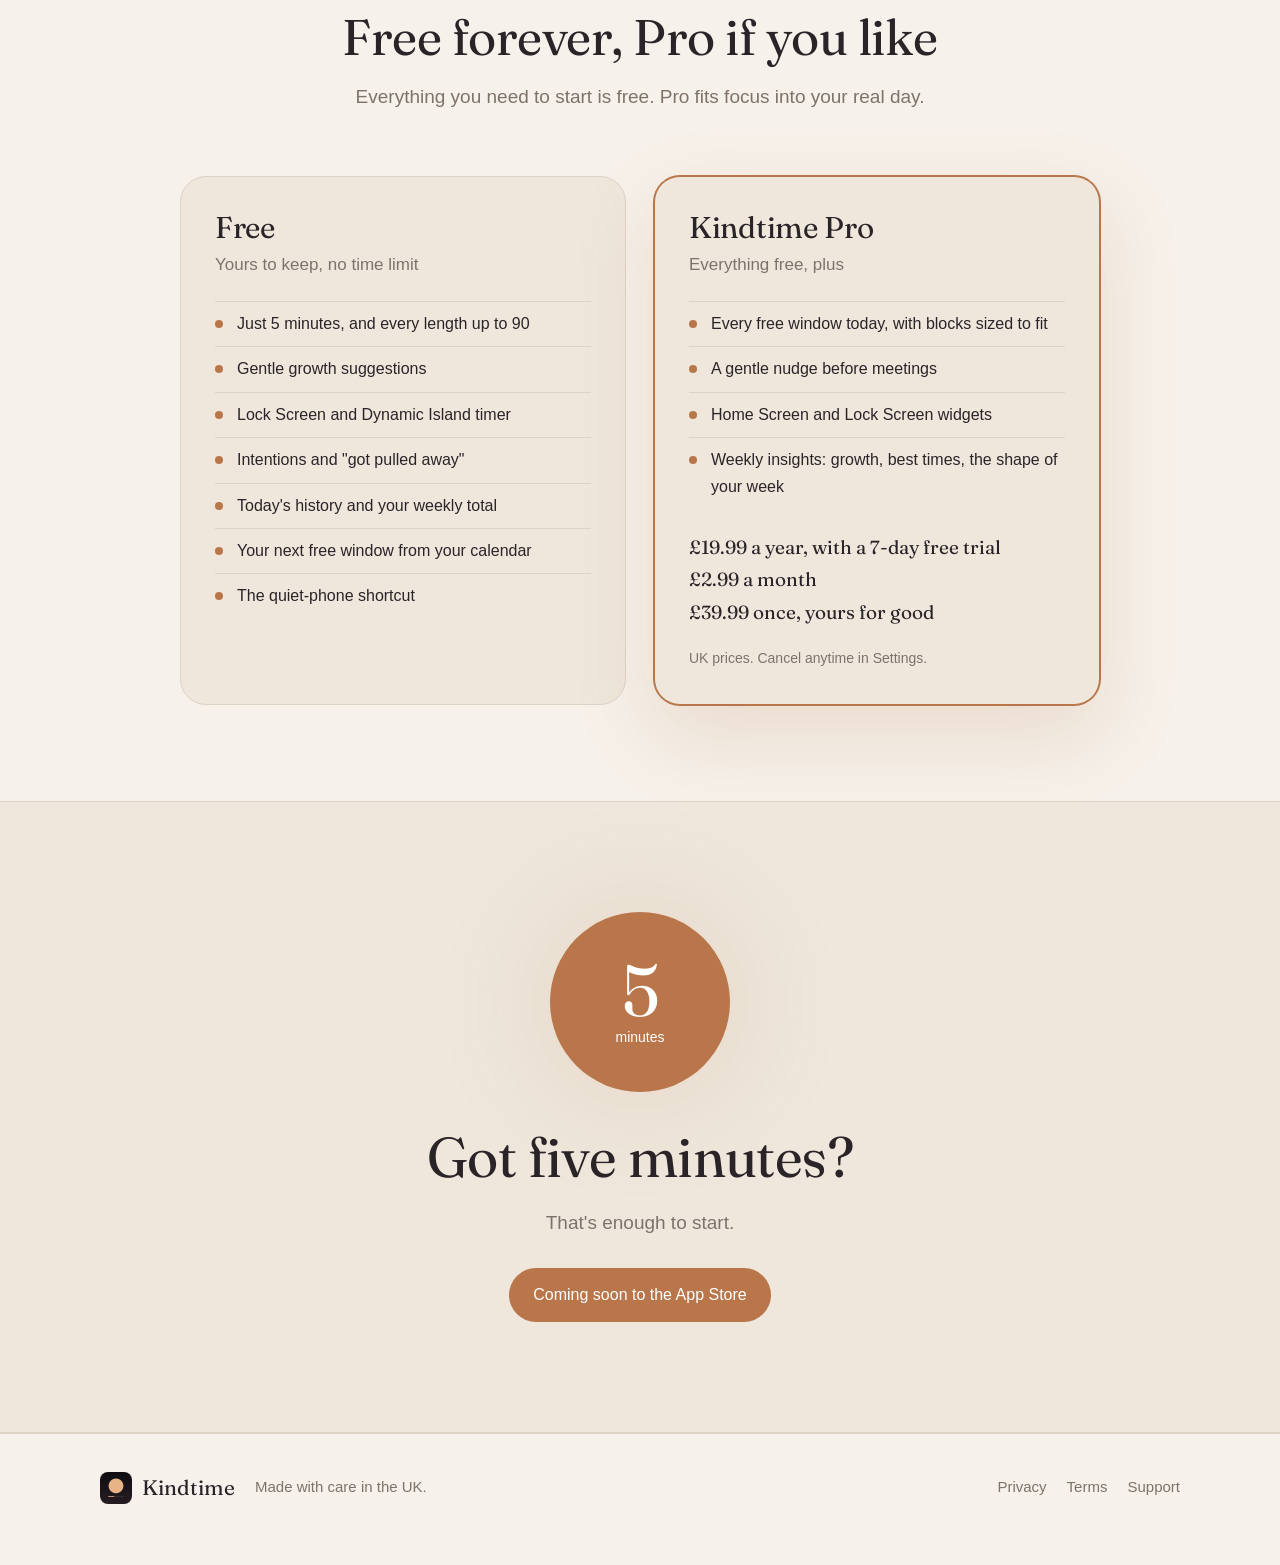
==== commit 35280f12: "Fix squashed phone screenshots Co-Authored-By: Claude Opus 5.5 <noreply@anthropic.com>" ====
--- a/index.html
+++ b/index.html
@@ -12,7 +12,7 @@
 <script>document.documentElement.classList.add('js');</script>
 <link rel="preconnect" href="https://fonts.googleapis.com">
 <link rel="stylesheet" href="https://fonts.googleapis.com/css2?family=Fraunces:opsz,wght@9..144,400&display=swap">
-<link rel="stylesheet" href="style.css?v=2">
+<link rel="stylesheet" href="style.css?v=3">
 <link rel="icon" href="images/icon.png">
 </head>
 <body>
--- a/style.css
+++ b/style.css
@@ -16,7 +16,7 @@
 * { box-sizing: border-box; }
 html { scroll-behavior: smooth; }
 body { margin: 0; background: var(--bg); color: var(--text); font: 17px/1.65 var(--sans); -webkit-font-smoothing: antialiased; overflow-x: hidden; }
-img { max-width: 100%; display: block; }
+img { max-width: 100%; height: auto; display: block; }
 a { color: var(--accent); text-decoration: none; }
 a:hover { text-decoration: underline; }
 .wrap { max-width: 1120px; margin: 0 auto; padding: 0 20px; }
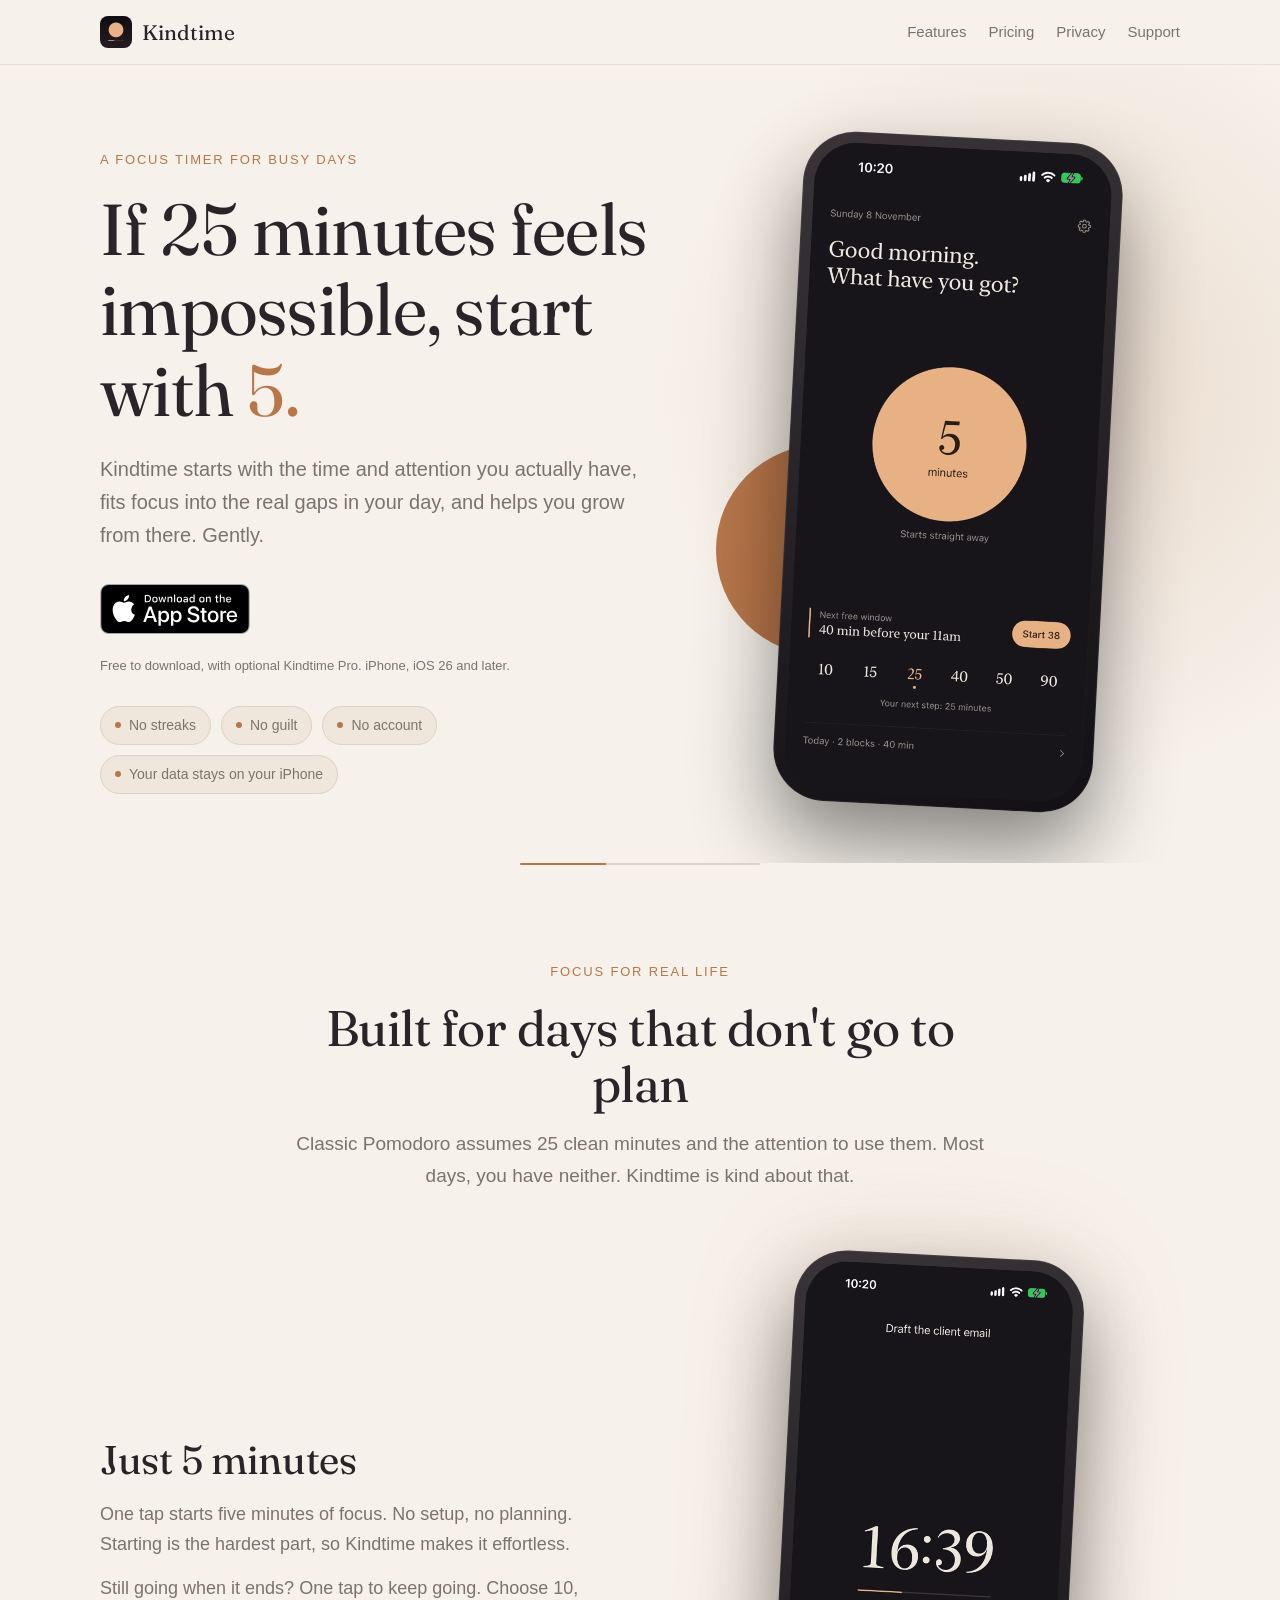
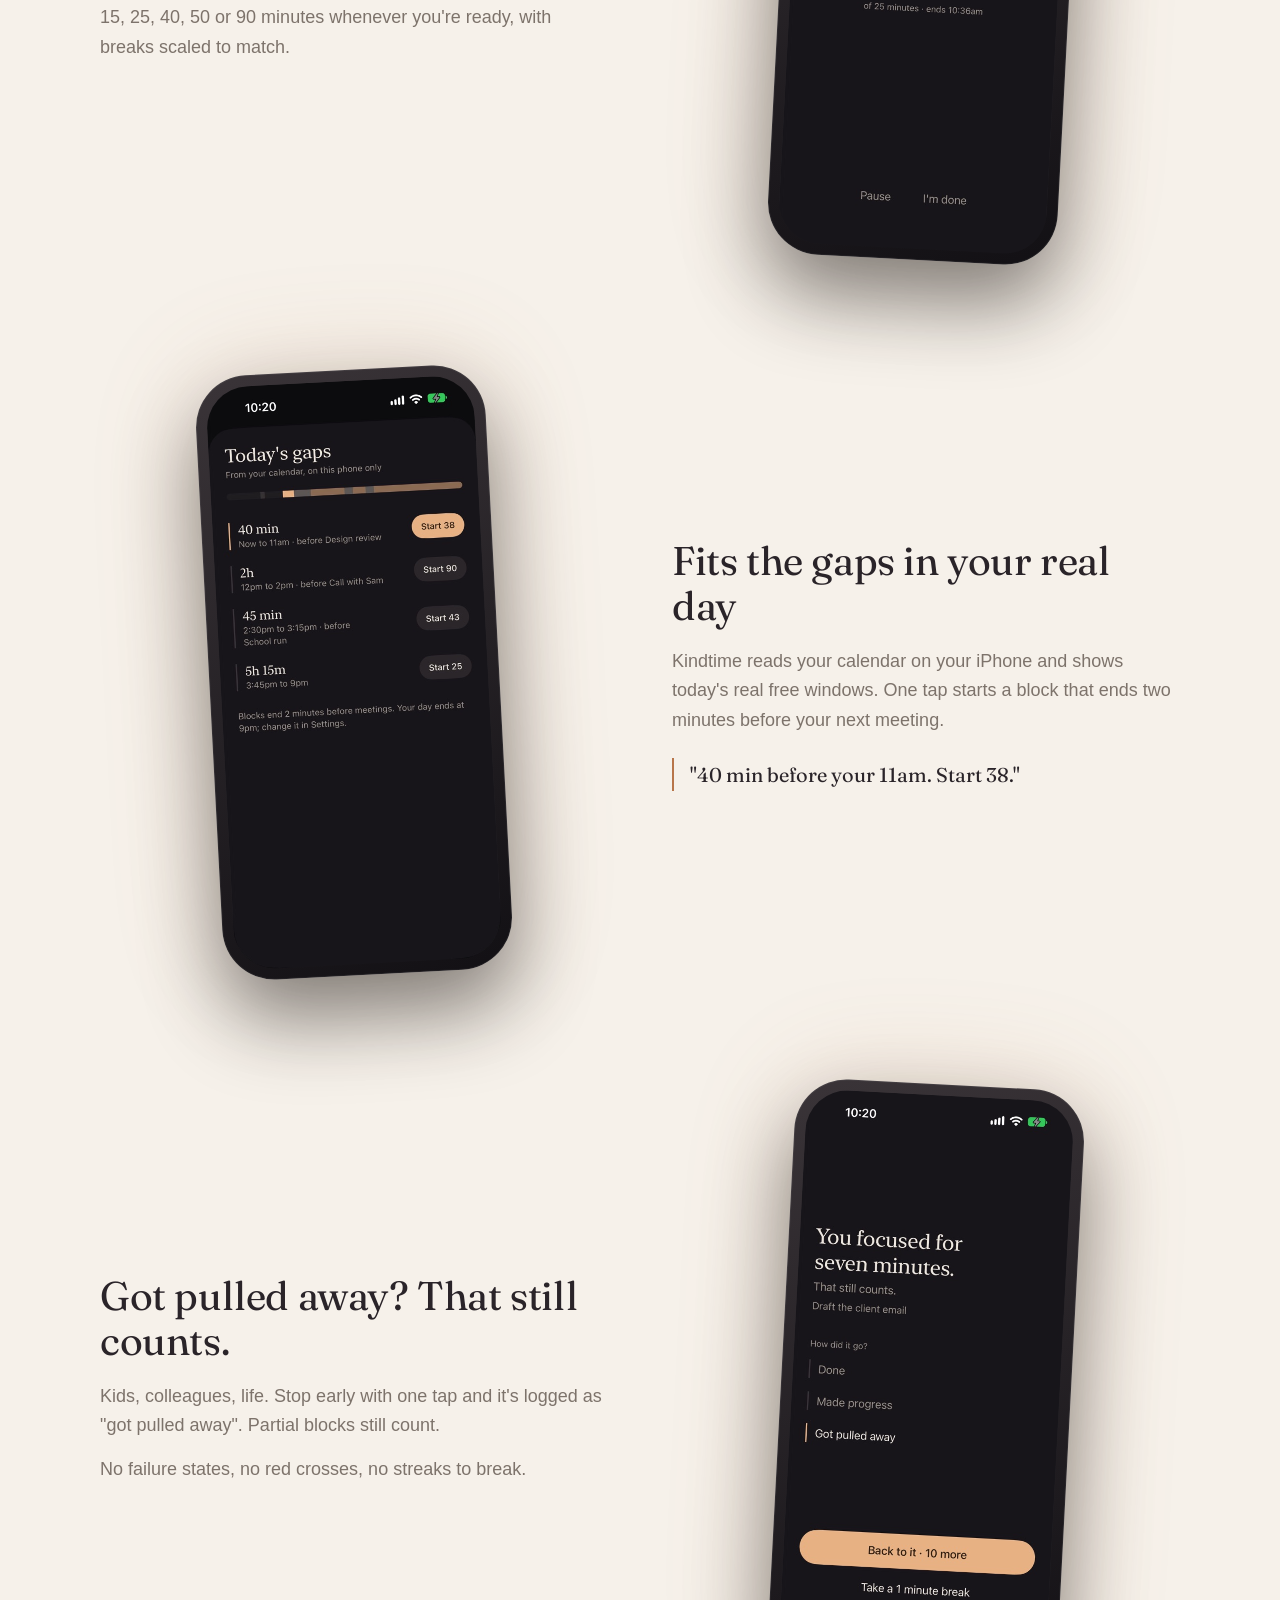
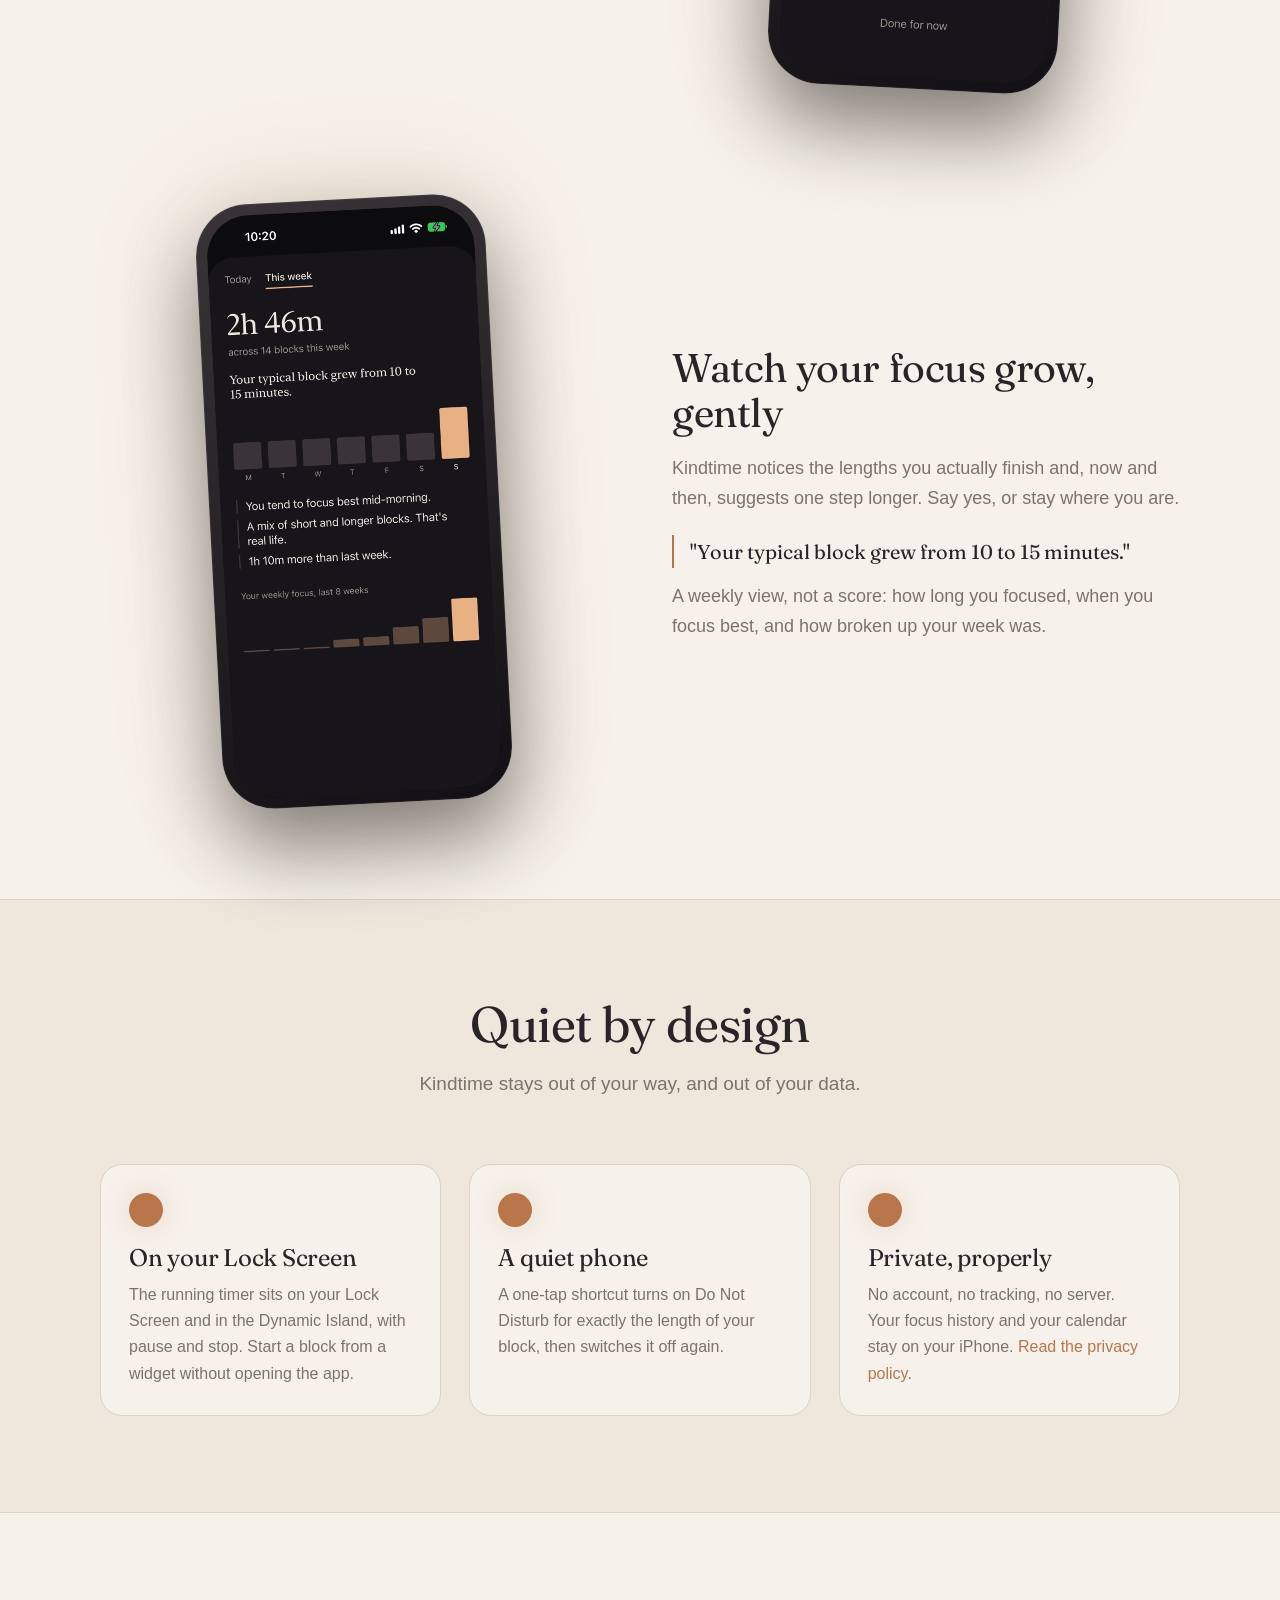
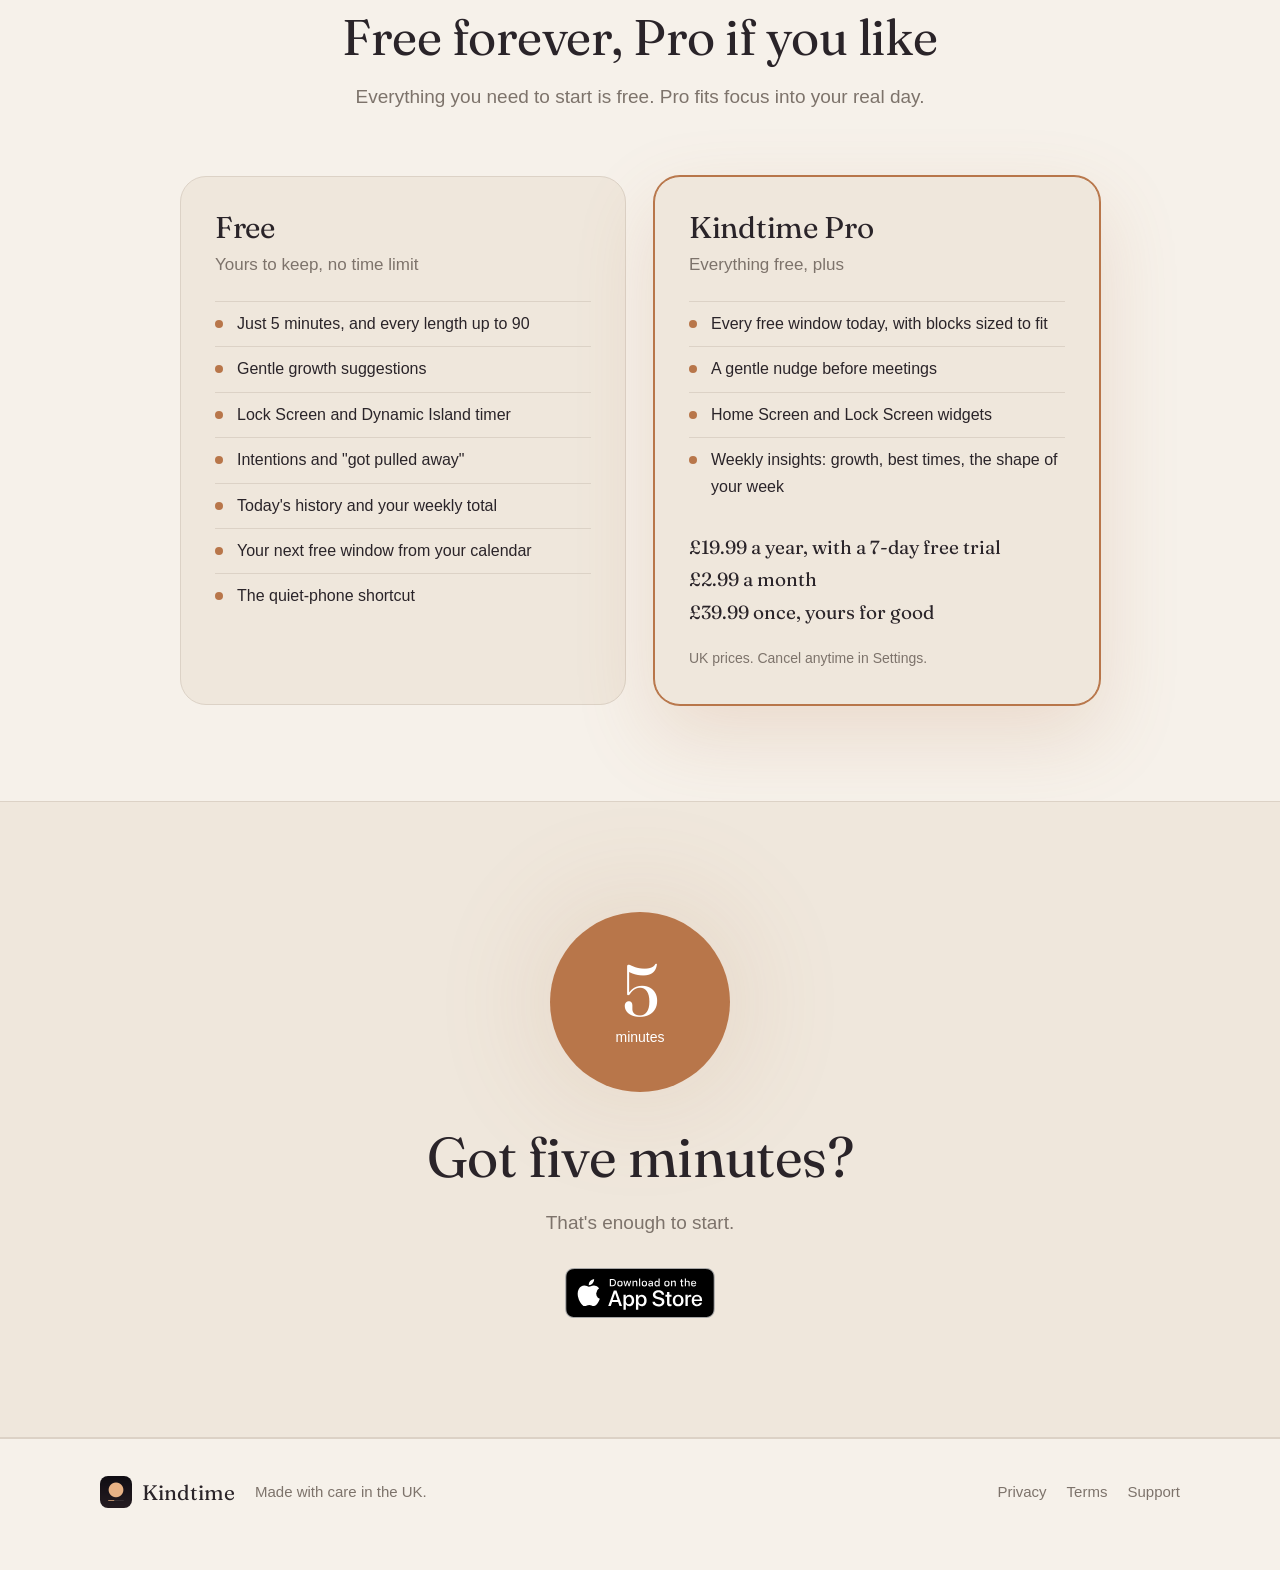
==== commit 85b2e27f: "Kindtime is live: App Store badge and link Co-Authored-By: Claude Opus 5.5 <noreply@anthropic.com>" ====
--- a/index.html
+++ b/index.html
@@ -12,7 +12,7 @@
 <script>document.documentElement.classList.add('js');</script>
 <link rel="preconnect" href="https://fonts.googleapis.com">
 <link rel="stylesheet" href="https://fonts.googleapis.com/css2?family=Fraunces:opsz,wght@9..144,400&display=swap">
-<link rel="stylesheet" href="style.css?v=3">
+<link rel="stylesheet" href="style.css?v=4">
 <link rel="icon" href="images/icon.png">
 </head>
 <body>
@@ -35,8 +35,8 @@
       <div class="eyebrow">A focus timer for busy days</div>
       <h1>If 25 minutes feels impossible, start with&nbsp;<em>5.</em></h1>
       <p class="lede">Kindtime starts with the time and attention you actually have, fits focus into the real gaps in your day, and helps you grow from there. Gently.</p>
-      <a class="pill pill-accent" href="#pricing">Coming soon to the App Store</a>
-      <p class="soon">Free to download. iPhone, iOS&nbsp;26 and later.</p>
+      <a class="badge" href="https://apps.apple.com/gb/app/kindtime-pomodoro-focus-timer/id6832359621"><img src="images/app-store-badge.svg" alt="Download on the App Store" width="150" height="50"></a>
+      <p class="soon">Free to download, with optional Kindtime Pro. iPhone, iOS&nbsp;26 and later.</p>
       <div class="chips">
         <span class="chip">No streaks</span>
         <span class="chip">No guilt</span>
@@ -155,7 +155,7 @@
     <div class="five" aria-hidden="true"><b>5</b><span>minutes</span></div>
     <h2>Got five minutes?</h2>
     <p>That's enough to start.</p>
-    <a class="pill pill-accent" href="#pricing">Coming soon to the App Store</a>
+    <a class="badge" href="https://apps.apple.com/gb/app/kindtime-pomodoro-focus-timer/id6832359621"><img src="images/app-store-badge.svg" alt="Download on the App Store" width="150" height="50"></a>
   </div>
 </section>
 
--- a/style.css
+++ b/style.css
@@ -148,3 +148,8 @@
   .sun { width: 140px; height: 140px; left: 2%; top: 50%; }
   footer nav { margin-left: 0; }
 }
+
+/* Apple's official App Store badge (served by Apple's marketing tools) */
+.badge { display: inline-block; line-height: 0; }
+.badge img { width: 150px; height: 50px; }
+.badge:hover { text-decoration: none; opacity: .9; }
